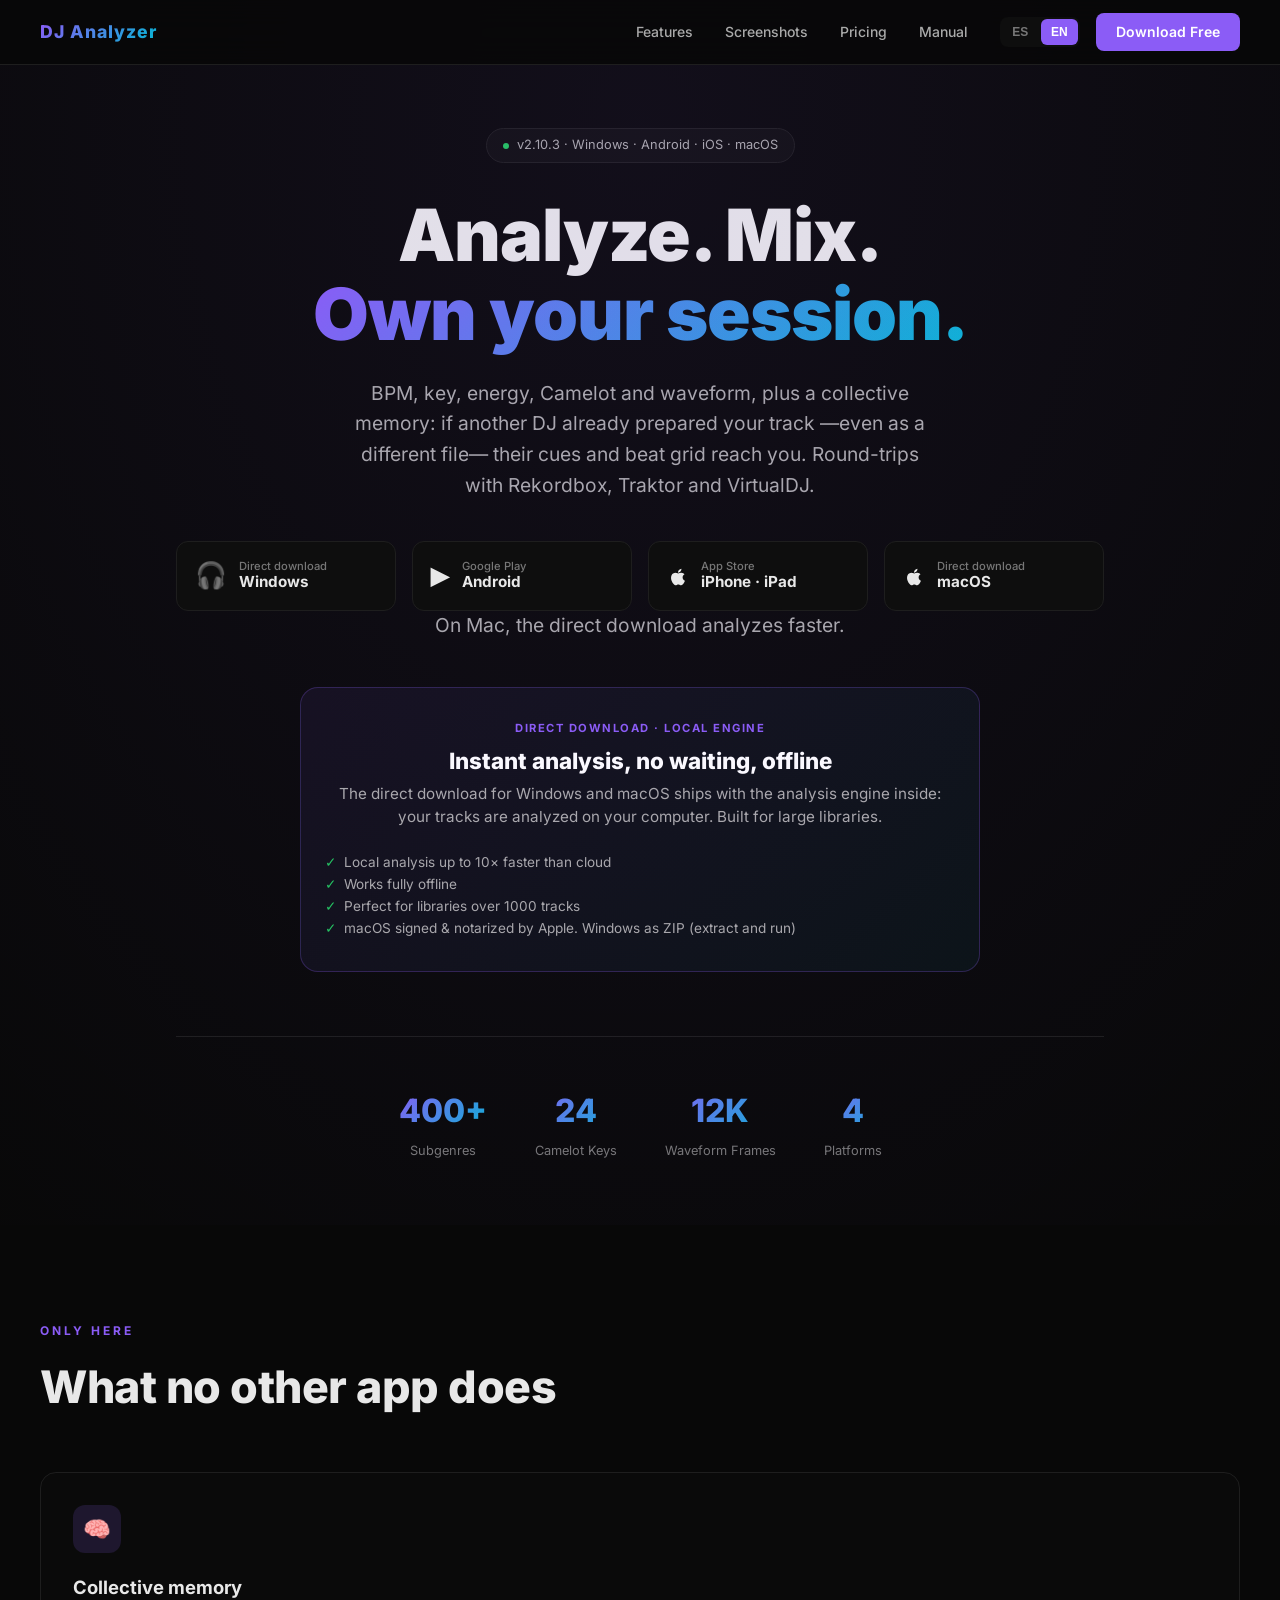
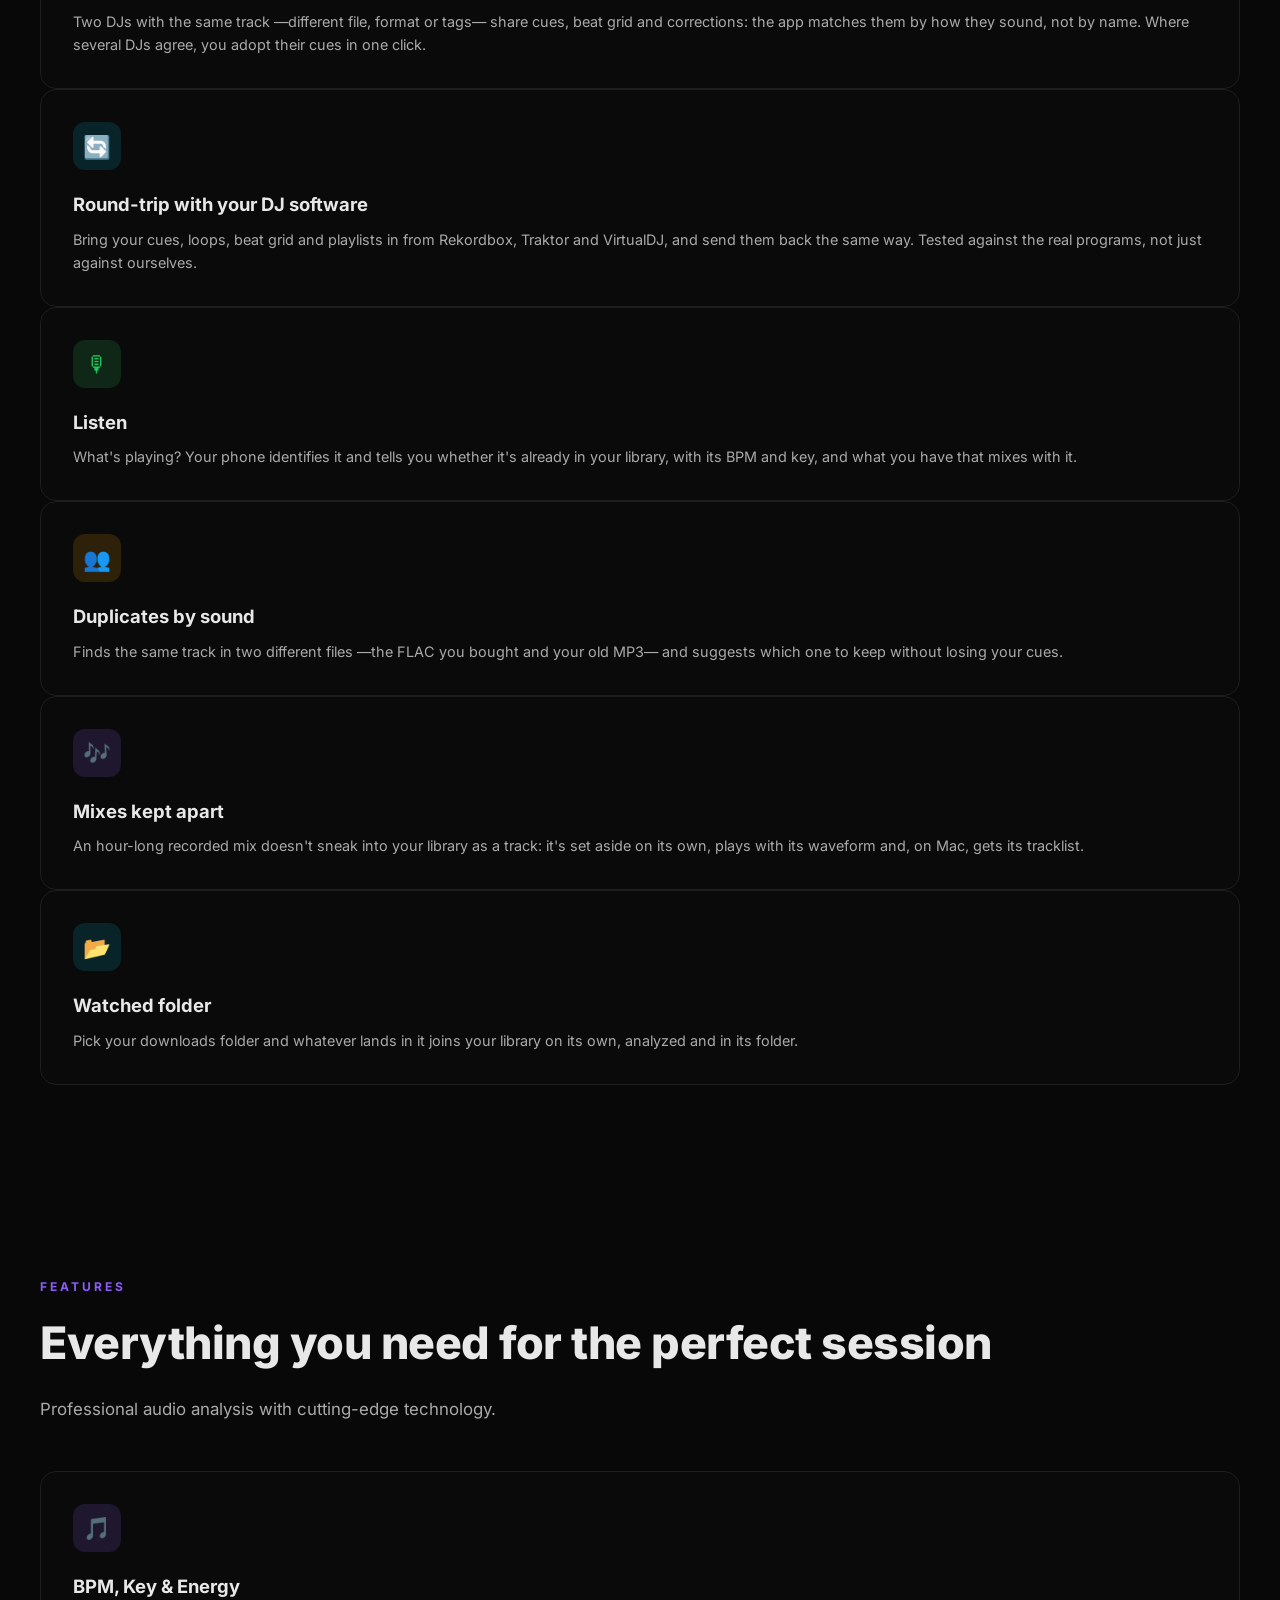
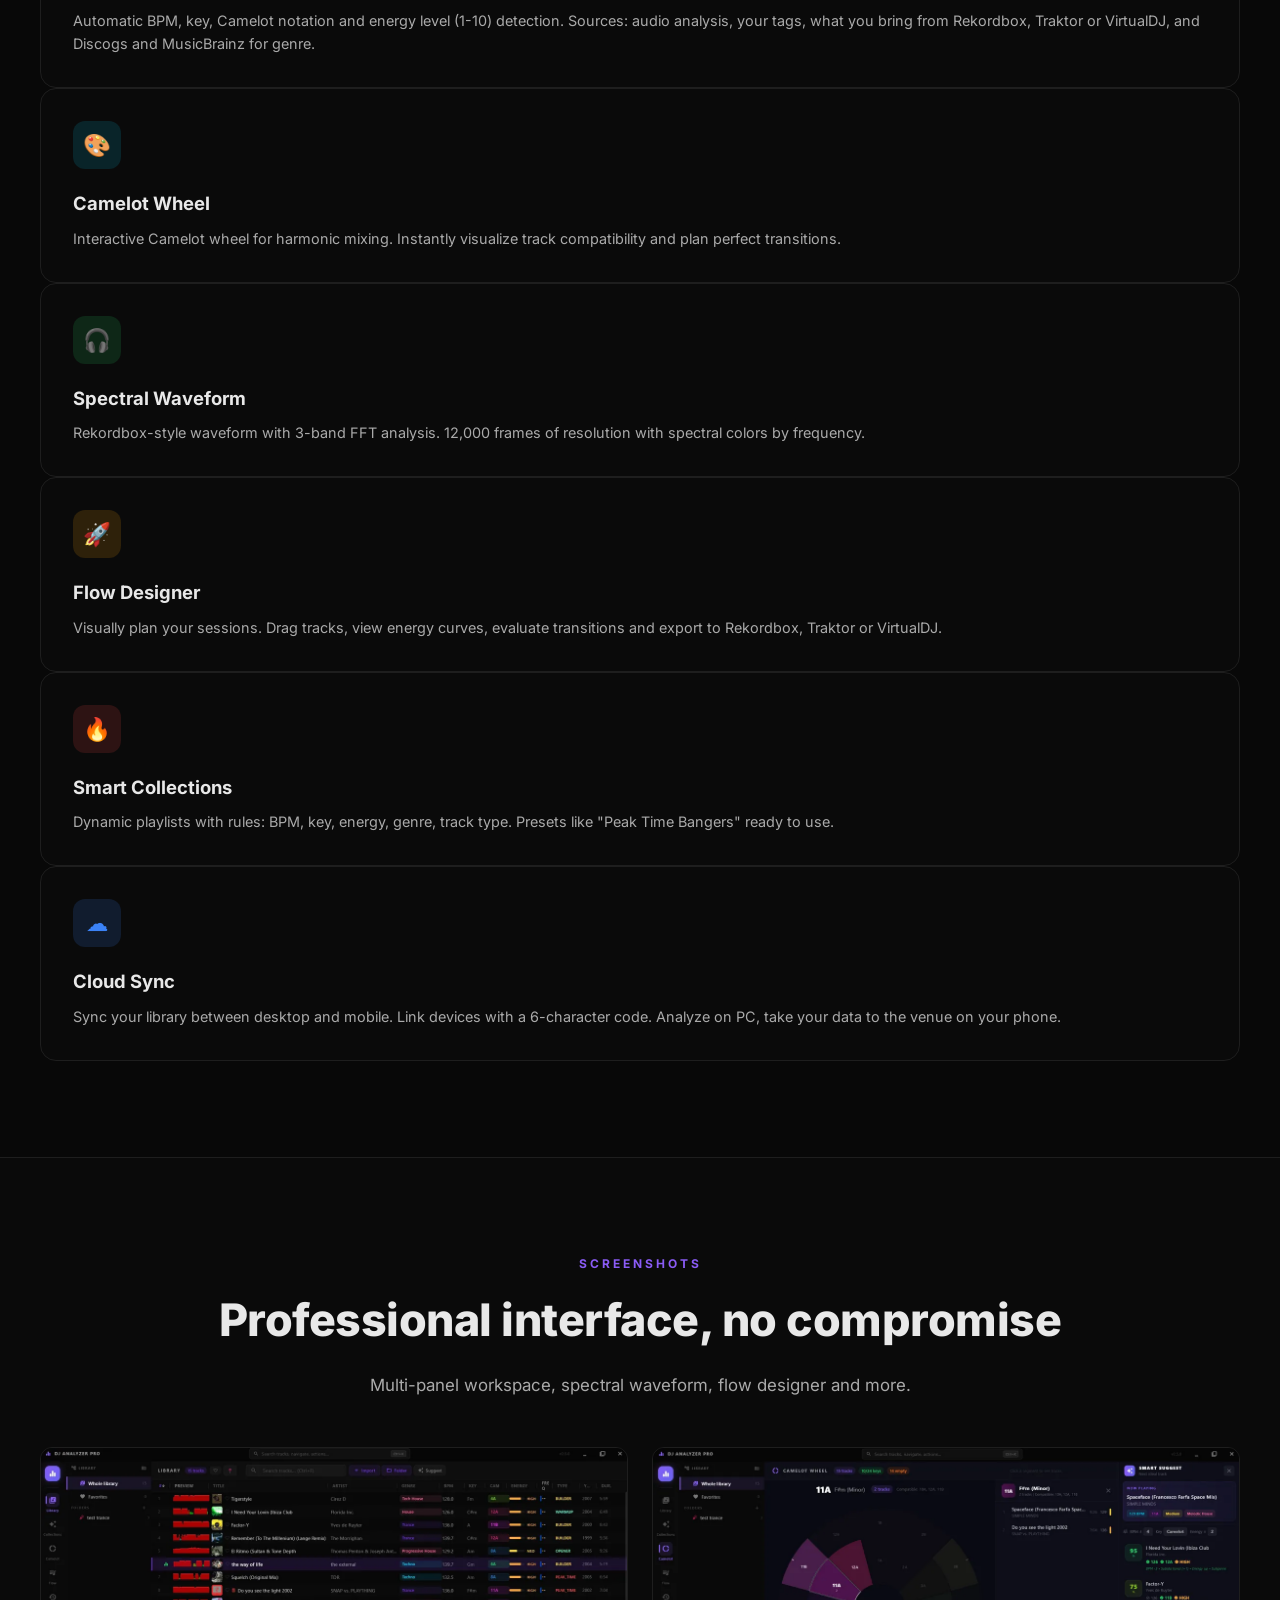
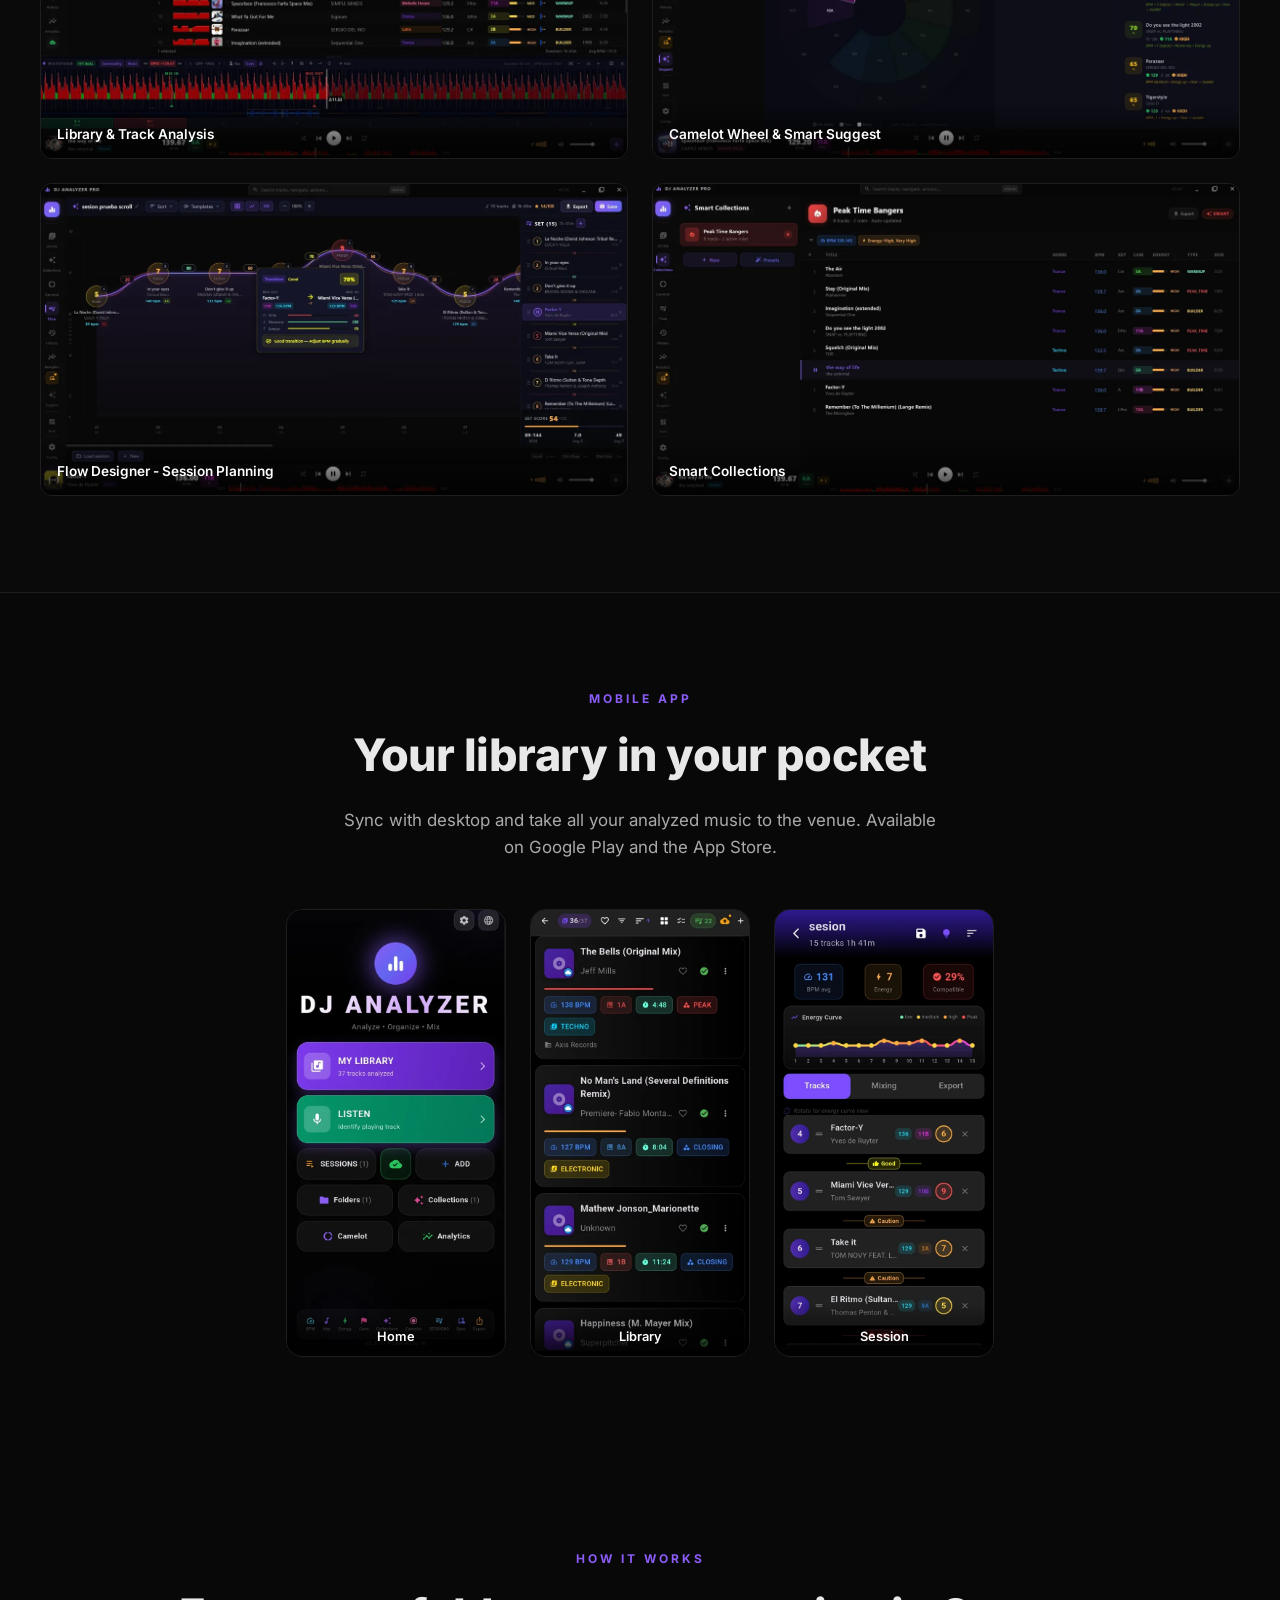
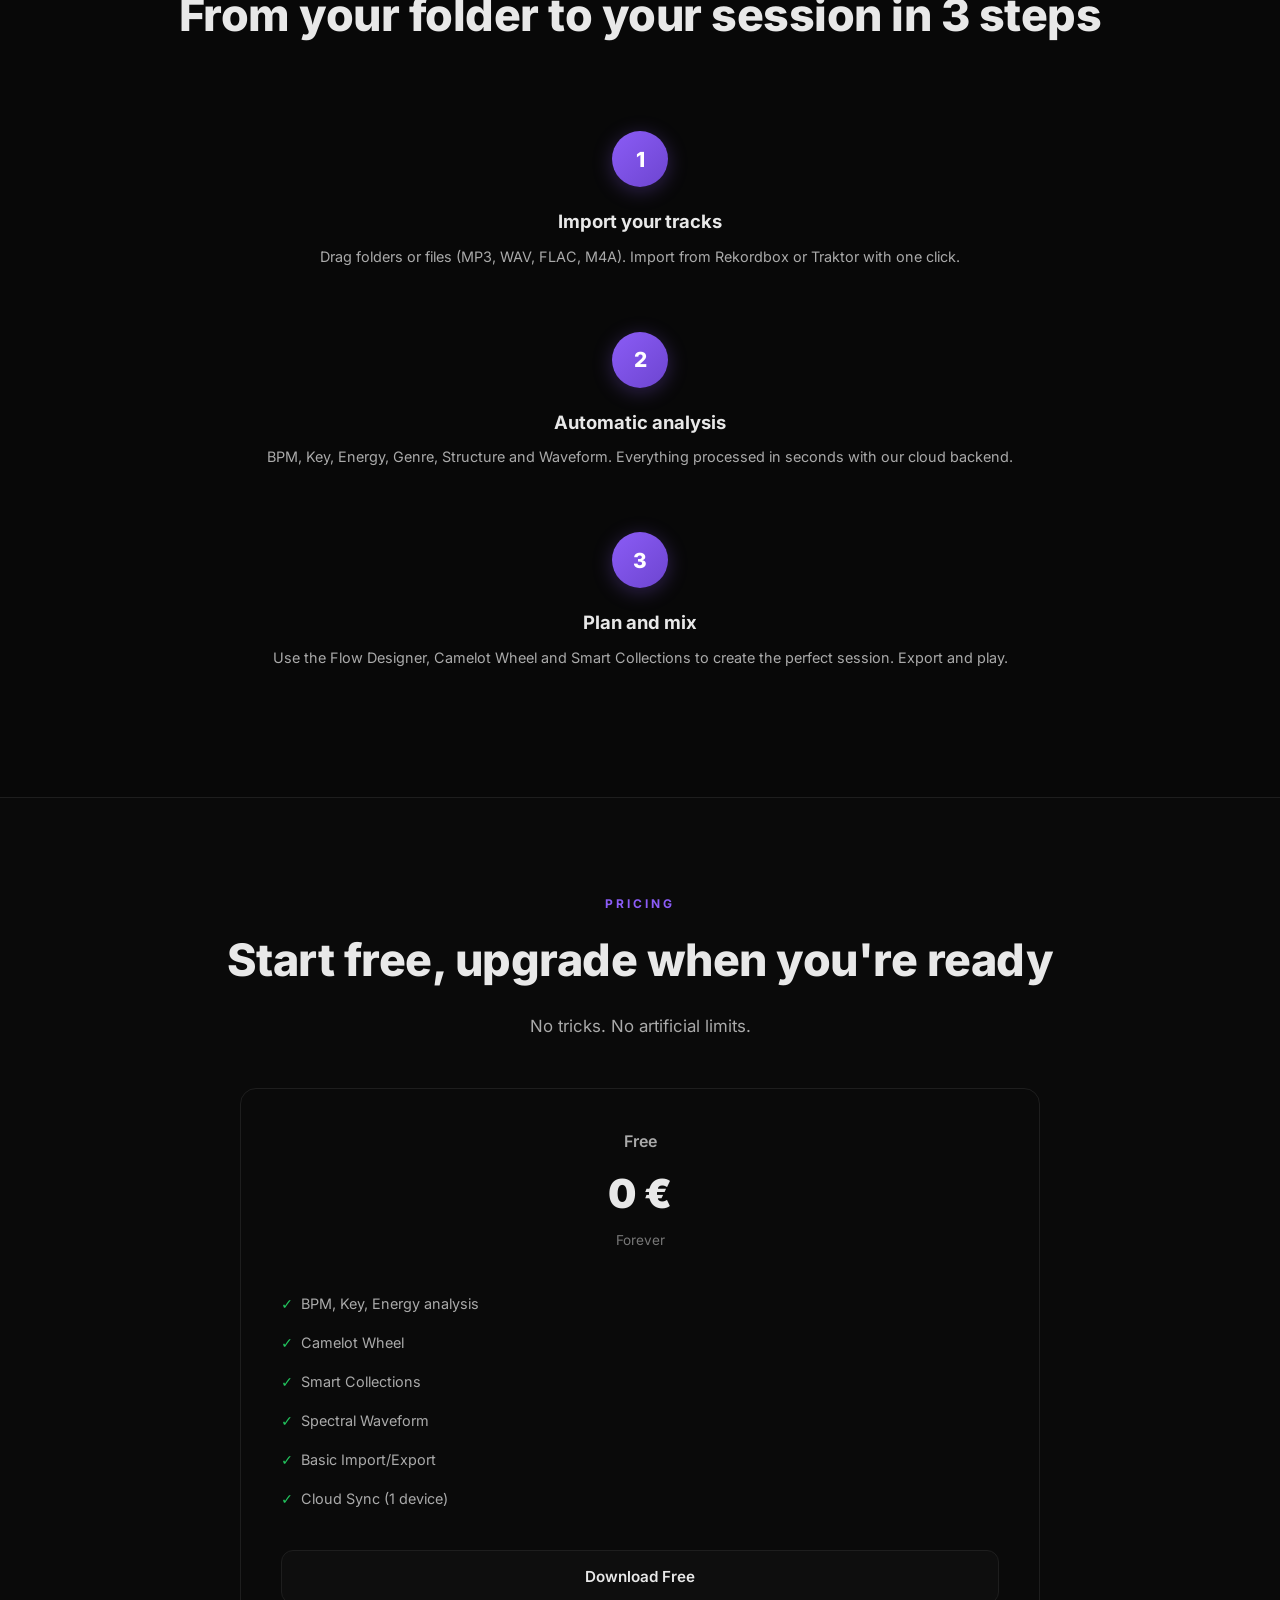
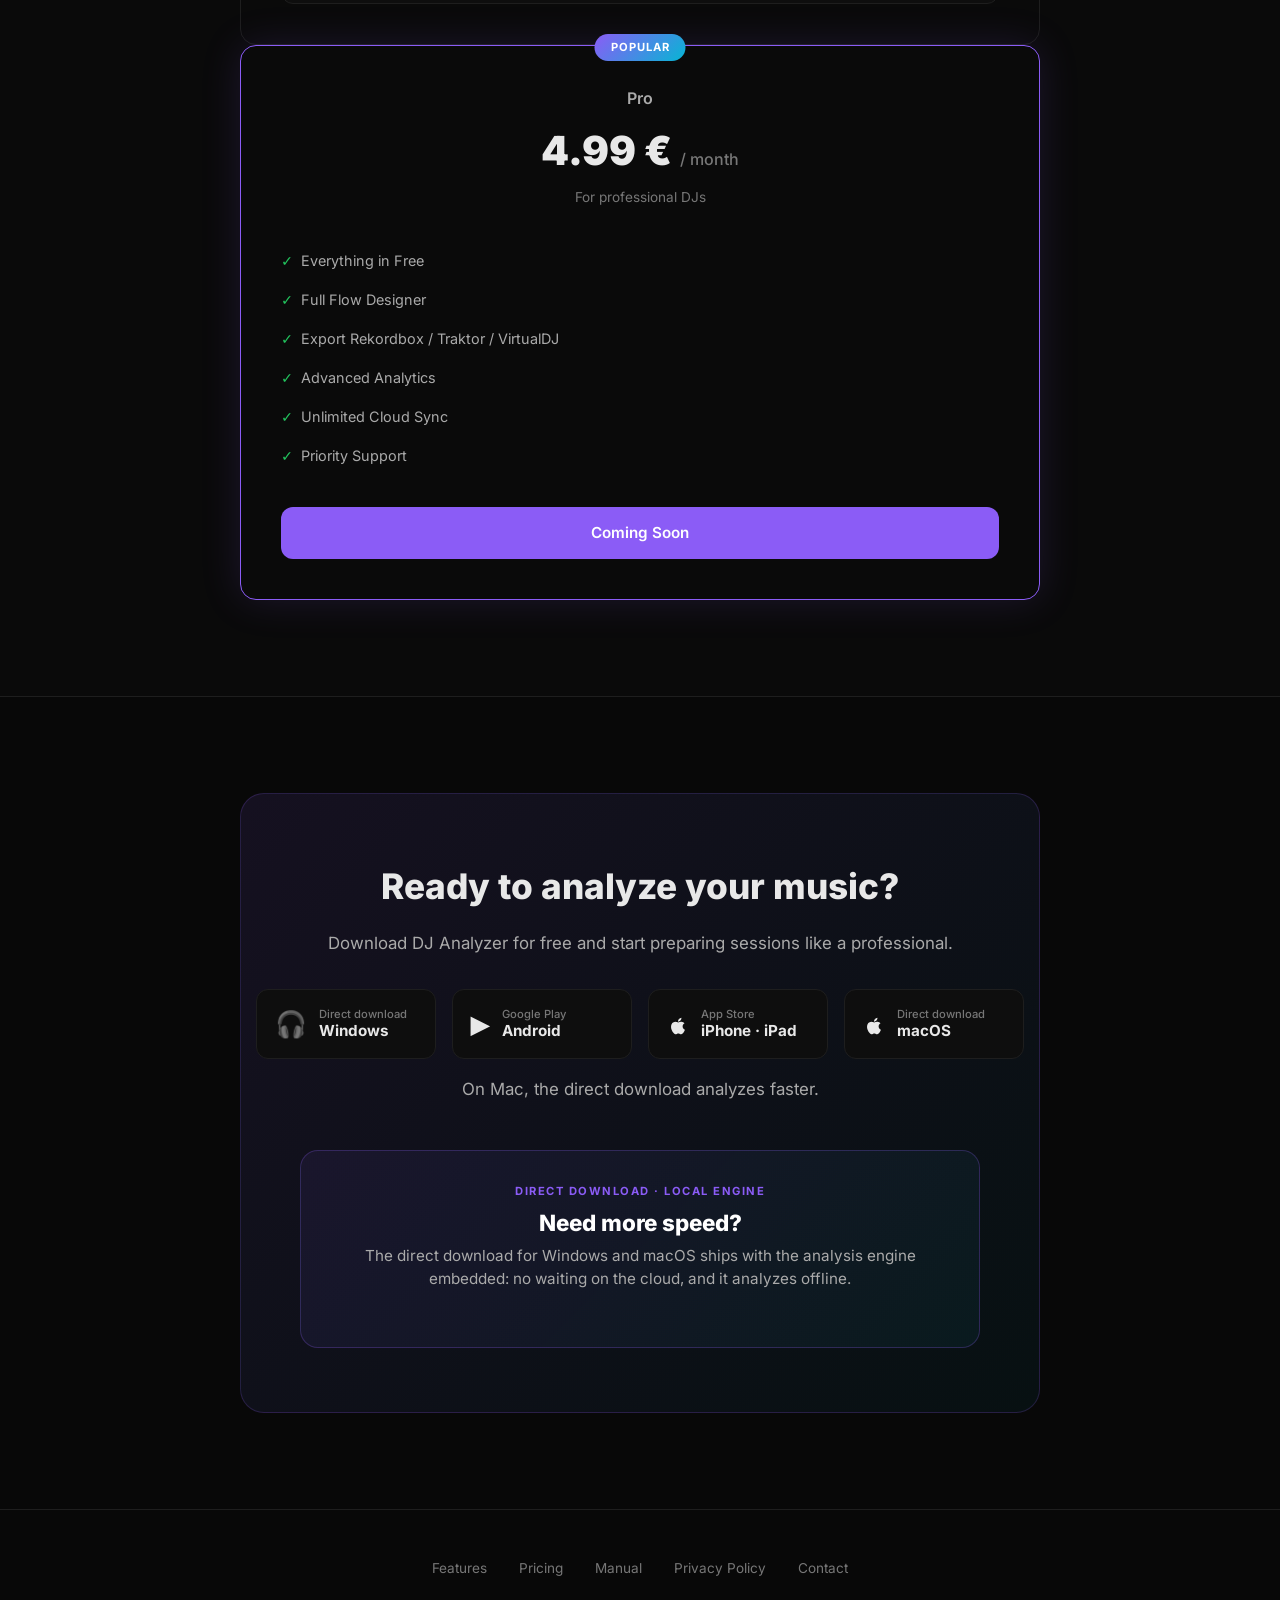
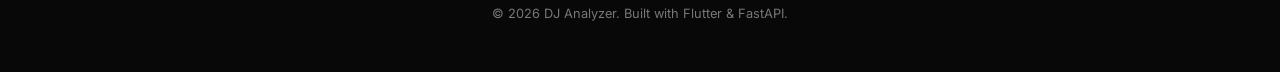
==== en/index.html @ a217fa7f "La web como puerta (auditoría W2) /en/ propia (generada), lo que nos distingue en la portada, Inter " ====
<!DOCTYPE html>
<!-- GENERADO por Analyzer/scripts/build_web_en.py desde index.html. No lo edites a mano. -->
<html lang="en">
<head>
<meta charset="UTF-8">
<meta name="viewport" content="width=device-width, initial-scale=1.0">
<meta name="theme-color" content="#080808">
<title>DJ Analyzer — DJ music analysis with a collective memory</title>
<meta name="description" content="BPM, key, energy and Camelot, plus a collective memory: cues and beat grids from other DJs with the same track reach you, even as a different file. Round-trips with Rekordbox, Traktor and VirtualDJ. Windows, macOS, iOS and Android.">
<link rel="canonical" href="https://www.djanalyzerpro.com/en/">
<link rel="alternate" hreflang="es" href="https://www.djanalyzerpro.com/">
<link rel="alternate" hreflang="en" href="https://www.djanalyzerpro.com/en/">
<link rel="alternate" hreflang="x-default" href="https://www.djanalyzerpro.com/">
<link rel="icon" type="image/png" href="../favicon.png">

<!-- Open Graph / Twitter -->
<meta property="og:title" content="DJ Analyzer — DJ music analysis with a collective memory">
<meta property="og:description" content="BPM, key, energy and Camelot, plus cues and beat grids from other DJs with the same track. Round-trips with Rekordbox, Traktor and VirtualDJ.">
<meta property="og:type" content="website">
<meta property="og:url" content="https://www.djanalyzerpro.com/en/">
<meta property="og:image" content="https://www.djanalyzerpro.com/img/library.jpg">
<meta property="og:image:width" content="1200">
<meta property="og:image:height" content="630">
<meta property="og:locale" content="en_US">
<meta property="og:locale:alternate" content="es_ES">
<meta name="twitter:card" content="summary_large_image">
<meta name="twitter:title" content="DJ Analyzer">
<meta name="twitter:description" content="BPM, key, energy and Camelot, plus cues and beat grids from other DJs with the same track. Round-trips with Rekordbox, Traktor and VirtualDJ.">
<meta name="twitter:image" content="https://www.djanalyzerpro.com/img/library.jpg">

<!-- Schema.org -->
<script type="application/ld+json">
{
  "@context": "https://schema.org",
  "@type": "SoftwareApplication",
  "name": "DJ Analyzer",
  "operatingSystem": "Windows, Android, iOS, macOS",
  "applicationCategory": "MultimediaApplication",
  "softwareVersion": "2.10.3",
  "offers": {
    "@type": "Offer",
    "price": "0",
    "priceCurrency": "EUR"
  },
  "url": "https://www.djanalyzerpro.com/",
  "description": "Professional DJ music analysis app: BPM, Key, Energy, Camelot Wheel, Flow Designer, Smart Collections.",
  "publisher": {
    "@type": "Organization",
    "name": "DJ Analyzer",
    "email": "djanalyzerpro@gmail.com"
  }
}
</script>

<link rel="preload" href="/fonts/inter-latin-wght-normal.woff2" as="font" type="font/woff2" crossorigin>
<style>@font-face{font-family:'Inter';font-style:normal;font-weight:100 900;font-display:swap;src:url(/fonts/inter-latin-wght-normal.woff2) format('woff2')}</style>
<style>
*,*::before,*::after{box-sizing:border-box;margin:0;padding:0}
:root{
  --bg:#080808;--bg2:#0A0A0A;--bg3:#0E0E0E;--bg4:#141414;
  --purple:#8B5CF6;--purple-dim:#6D45D0;--purple-light:#A78BFA;
  --cyan:#06B6D4;--green:#22C55E;--amber:#F59E0B;--red:#EF4444;
  --text:#E8E8E8;--text2:#AAAAAA;--text3:#777777;
  --border:#1E1E1E;
}
html{scroll-behavior:smooth}
body{font-family:'Inter',system-ui,sans-serif;background:var(--bg);color:var(--text);line-height:1.6;overflow-x:hidden}
a{color:var(--purple-light);text-decoration:none}
a:hover{color:var(--purple)}

/* LANG TOGGLE */
.lang-toggle{display:flex;gap:2px;background:var(--bg3);border-radius:8px;padding:2px;margin-left:1rem}
.lang-btn{padding:.35rem .65rem;border-radius:6px;font-size:.75rem;font-weight:600;cursor:pointer;border:none;background:transparent;color:var(--text3);transition:all .2s}
.lang-btn.active{background:var(--purple);color:#fff}
[data-lang="en"]{display:none !important}
body.en [data-lang="en"]{display:revert !important}
body.en [data-lang="es"]{display:none !important}

/* NAV */
nav{position:fixed;top:0;width:100%;background:rgba(8,8,8,.85);backdrop-filter:blur(20px);border-bottom:1px solid var(--border);z-index:100;padding:0 2rem}
.nav-inner{max-width:1200px;margin:0 auto;display:flex;align-items:center;justify-content:space-between;height:64px}
.nav-logo{font-size:1.1rem;font-weight:800;letter-spacing:1px}
.nav-logo span{background:linear-gradient(135deg,var(--purple),var(--cyan));-webkit-background-clip:text;-webkit-text-fill-color:transparent}
.nav-right{display:flex;align-items:center;gap:1rem}
.nav-links{display:flex;gap:2rem;list-style:none}
.nav-links a{color:var(--text2);font-size:.875rem;font-weight:500;transition:color .2s}
.nav-links a:hover{color:var(--text)}
.nav-cta{background:var(--purple);color:#fff;padding:.5rem 1.25rem;border-radius:8px;font-size:.875rem;font-weight:600;transition:all .2s}
.nav-cta:hover{background:var(--purple-light);color:#fff;transform:translateY(-1px)}

/* HERO */
.hero{min-height:100vh;display:flex;align-items:center;justify-content:center;text-align:center;padding:8rem 2rem 4rem;position:relative;overflow:hidden}
.hero::before{content:'';position:absolute;top:-50%;left:-50%;width:200%;height:200%;background:radial-gradient(ellipse at 50% 30%,rgba(139,92,246,.08) 0%,transparent 60%);pointer-events:none}
.hero-badge{display:inline-flex;align-items:center;gap:.5rem;background:var(--bg3);border:1px solid var(--border);border-radius:100px;padding:.4rem 1rem;font-size:.8rem;color:var(--text2);margin-bottom:2rem}
.hero-badge .dot{width:6px;height:6px;background:var(--green);border-radius:50%;animation:pulse 2s infinite}
@keyframes pulse{0%,100%{opacity:1}50%{opacity:.4}}
.hero h1{font-size:clamp(2.5rem,6vw,4.5rem);font-weight:900;line-height:1.1;margin-bottom:1.5rem;letter-spacing:-1px}
.hero h1 .gradient{background:linear-gradient(135deg,var(--purple),var(--cyan));-webkit-background-clip:text;-webkit-text-fill-color:transparent}
.hero p{font-size:1.2rem;color:var(--text2);max-width:600px;margin:0 auto 2.5rem}
.hero-buttons{display:flex;gap:1rem;justify-content:center;flex-wrap:wrap}
.btn{padding:.85rem 2rem;border-radius:12px;font-size:1rem;font-weight:600;border:none;cursor:pointer;transition:all .25s;display:inline-flex;align-items:center;gap:.5rem}
.btn-primary{background:linear-gradient(135deg,var(--purple),var(--purple-dim));color:#fff;box-shadow:0 4px 24px rgba(139,92,246,.3)}
.btn-primary:hover{transform:translateY(-2px);box-shadow:0 8px 32px rgba(139,92,246,.4);color:#fff}
.btn-secondary{background:var(--bg3);color:var(--text);border:1px solid var(--border)}
.btn-secondary:hover{border-color:var(--purple);background:var(--bg4);color:#fff;transform:translateY(-2px)}

/* STORE BADGES */
.store-grid{display:grid;grid-template-columns:repeat(2,minmax(200px,240px));gap:1rem;justify-content:center;margin-top:2rem}
@media(min-width:900px){.store-grid{grid-template-columns:repeat(4,minmax(180px,220px))}}
/* En un teléfono los dos botones por fila no caben con 200 px de mínimo:
   la página tenía scroll horizontal (W2, 2026-11-13). */
@media(max-width:480px){.store-grid{grid-template-columns:repeat(2,minmax(0,1fr))}.hero{padding-left:16px;padding-right:16px}.store-btn{min-width:0}}
.store-btn{display:flex;align-items:center;gap:.75rem;padding:.85rem 1.1rem;border-radius:12px;background:var(--bg3);border:1px solid var(--border);color:var(--text);text-align:left;transition:all .25s;position:relative}
.store-btn:hover{border-color:var(--purple);background:var(--bg4);transform:translateY(-2px);box-shadow:0 8px 24px rgba(139,92,246,.15);color:#fff}
.store-btn .store-icon{font-size:1.6rem;flex-shrink:0}
.store-btn .store-text{display:flex;flex-direction:column;line-height:1.2}
.store-btn .store-line1{font-size:.7rem;color:var(--text3);font-weight:500}
.store-btn .store-line2{font-size:.95rem;font-weight:700}
.store-btn.disabled{opacity:.55;cursor:not-allowed;pointer-events:none}
.store-note{max-width:620px;margin:1.1rem auto 0;font-size:.82rem;line-height:1.5;color:var(--text2);text-align:center}
.store-note a{color:var(--text2);text-decoration:underline;text-underline-offset:2px}
.store-note strong{color:var(--text)}
.store-btn.disabled .badge-soon{position:absolute;top:-8px;right:8px;background:var(--amber);color:#000;font-size:.6rem;font-weight:700;padding:.15rem .5rem;border-radius:100px;letter-spacing:.5px}
/* --- PRO EDITION (motor local Win/Mac DMG) --- */
.pro-section{margin-top:3rem;padding:2rem 1.5rem;border-radius:18px;background:linear-gradient(135deg,rgba(139,92,246,.08),rgba(34,211,238,.05));border:1px solid rgba(139,92,246,.25);max-width:680px;margin-left:auto;margin-right:auto}
.pro-section .pro-label{display:inline-flex;align-items:center;gap:.4rem;font-size:.7rem;font-weight:700;color:var(--purple);letter-spacing:1.5px;text-transform:uppercase;margin-bottom:.6rem}
.pro-section .pro-label::before{content:"";width:5px;height:5px;background:var(--purple);border-radius:50%}
.pro-section .pro-title{font-size:1.4rem;font-weight:800;color:#fff;margin-bottom:.5rem;line-height:1.2}
.pro-section .pro-sub{color:var(--text2);font-size:.95rem;margin-bottom:1.5rem;line-height:1.5}
.pro-section .pro-grid{display:grid;grid-template-columns:1fr;gap:.75rem}
@media(min-width:600px){.pro-section .pro-grid{grid-template-columns:1fr 1fr}}
.pro-section .pro-features{margin-top:1.25rem;display:flex;flex-direction:column;gap:.45rem}
.pro-section .pro-feat{font-size:.85rem;color:var(--text2);display:flex;align-items:center;gap:.5rem}
.pro-section .pro-feat::before{content:"\2713";color:var(--green);font-weight:700}
.hero-stats{display:flex;gap:3rem;justify-content:center;margin-top:4rem;padding-top:3rem;border-top:1px solid var(--border)}
.hero-stat{text-align:center}
.hero-stat .num{font-size:2rem;font-weight:800;background:linear-gradient(135deg,var(--purple),var(--cyan));-webkit-background-clip:text;-webkit-text-fill-color:transparent}
.hero-stat .label{font-size:.8rem;color:var(--text3);margin-top:.25rem}

/* SECTIONS */
section{padding:6rem 2rem}
.container{max-width:1200px;margin:0 auto}
.section-label{font-size:.75rem;font-weight:700;text-transform:uppercase;letter-spacing:3px;color:var(--purple);margin-bottom:.75rem}
.section-title{font-size:clamp(1.8rem,4vw,2.8rem);font-weight:800;margin-bottom:1rem;letter-spacing:-.5px}
.section-desc{color:var(--text2);font-size:1.05rem;max-width:600px}

/* FEATURES */
.features-grid{display:grid;grid-template-columns:repeat(auto-fit,minmax(340px,1fr));gap:1.5rem;margin-top:3rem}
.feature-card{background:var(--bg2);border:1px solid var(--border);border-radius:16px;padding:2rem;transition:all .3s;position:relative;overflow:hidden}
.feature-card:hover{border-color:var(--purple);transform:translateY(-4px);box-shadow:0 12px 40px rgba(139,92,246,.1)}
.feature-card::after{content:'';position:absolute;top:0;left:0;right:0;height:2px;background:linear-gradient(90deg,var(--purple),var(--cyan));opacity:0;transition:opacity .3s}
.feature-card:hover::after{opacity:1}
.feature-icon{width:48px;height:48px;border-radius:12px;display:flex;align-items:center;justify-content:center;font-size:1.4rem;margin-bottom:1.25rem}
.feature-card h3{font-size:1.15rem;font-weight:700;margin-bottom:.5rem}
.feature-card p{color:var(--text2);font-size:.9rem;line-height:1.6}
.fi-purple{background:rgba(139,92,246,.15);color:var(--purple)}
.fi-cyan{background:rgba(6,182,212,.15);color:var(--cyan)}
.fi-green{background:rgba(34,197,94,.15);color:var(--green)}
.fi-amber{background:rgba(245,158,11,.15);color:var(--amber)}
.fi-red{background:rgba(239,68,68,.15);color:var(--red)}
.fi-blue{background:rgba(59,130,246,.15);color:#3B82F6}

/* SCREENSHOTS */
.screenshots-section{background:var(--bg2);border-top:1px solid var(--border);border-bottom:1px solid var(--border)}
.screenshots-grid{display:grid;grid-template-columns:repeat(2,1fr);gap:1.5rem;margin-top:3rem}
.screenshot-item{border-radius:12px;overflow:hidden;border:1px solid var(--border);transition:all .3s;position:relative}
.screenshot-item:hover{border-color:var(--purple);transform:scale(1.02);box-shadow:0 12px 40px rgba(139,92,246,.15)}
.screenshot-item img{width:100%;height:auto;display:block}
picture{display:block}
.screenshot-label{position:absolute;bottom:0;left:0;right:0;background:linear-gradient(transparent,rgba(0,0,0,.85));padding:1.5rem 1rem .75rem;font-size:.85rem;font-weight:600;color:#fff}

/* MOBILE SHOWCASE */
.mobile-grid{display:flex;gap:1.5rem;margin-top:3rem;justify-content:center;flex-wrap:wrap}
.mobile-item{width:220px;border-radius:16px;overflow:hidden;border:1px solid var(--border);transition:all .3s;position:relative}
.mobile-item:hover{border-color:var(--purple);transform:scale(1.03);box-shadow:0 12px 40px rgba(139,92,246,.15)}
.mobile-item img{width:100%;height:auto;display:block}
.mobile-label{position:absolute;bottom:0;left:0;right:0;background:linear-gradient(transparent,rgba(0,0,0,.85));padding:1.5rem .75rem .5rem;font-size:.8rem;font-weight:600;color:#fff;text-align:center}

/* HOW IT WORKS */
.steps{display:grid;grid-template-columns:repeat(auto-fit,minmax(280px,1fr));gap:2rem;margin-top:3rem}
.step{text-align:center;padding:2rem}
.step-num{width:56px;height:56px;border-radius:50%;background:linear-gradient(135deg,var(--purple),var(--purple-dim));color:#fff;font-size:1.3rem;font-weight:800;display:flex;align-items:center;justify-content:center;margin:0 auto 1.25rem;box-shadow:0 4px 20px rgba(139,92,246,.3)}
.step h3{font-size:1.15rem;font-weight:700;margin-bottom:.5rem}
.step p{color:var(--text2);font-size:.9rem}

/* PRICING */
.pricing-grid{display:grid;grid-template-columns:repeat(auto-fit,minmax(300px,1fr));gap:2rem;margin-top:3rem;max-width:800px;margin-left:auto;margin-right:auto}
.price-card{background:var(--bg2);border:1px solid var(--border);border-radius:16px;padding:2.5rem;position:relative}
.price-card.featured{border-color:var(--purple);box-shadow:0 0 40px rgba(139,92,246,.15)}
.price-card.featured::before{content:'POPULAR';position:absolute;top:-12px;left:50%;transform:translateX(-50%);background:linear-gradient(135deg,var(--purple),var(--cyan));color:#fff;font-size:.7rem;font-weight:700;padding:.3rem 1rem;border-radius:100px;letter-spacing:1px}
.price-name{font-size:1rem;font-weight:600;color:var(--text2);margin-bottom:.5rem}
.price-amount{font-size:2.5rem;font-weight:900;margin-bottom:.25rem}
.price-amount span{font-size:1rem;font-weight:500;color:var(--text3)}
.price-desc{color:var(--text3);font-size:.85rem;margin-bottom:2rem}
.price-features{list-style:none;margin-bottom:2rem}
.price-features li{padding:.5rem 0;font-size:.9rem;color:var(--text2);display:flex;align-items:center;gap:.5rem}
.check{color:var(--green);font-weight:700}
.price-btn{display:block;width:100%;padding:.85rem;border-radius:12px;font-size:.95rem;font-weight:600;border:none;cursor:pointer;text-align:center;transition:all .25s}
.price-btn-primary{background:var(--purple);color:#fff}
.price-btn-primary:hover{background:var(--purple-light);color:#fff}
.price-btn-secondary{background:var(--bg3);color:var(--text);border:1px solid var(--border)}
.price-btn-secondary:hover{border-color:var(--purple);color:#fff}

/* CTA */
.cta-section{text-align:center}
.cta-box{background:linear-gradient(135deg,rgba(139,92,246,.1),rgba(6,182,212,.05));border:1px solid rgba(139,92,246,.2);border-radius:24px;padding:4rem 2rem;max-width:800px;margin:0 auto}
.cta-box h2{font-size:clamp(1.5rem,3vw,2.2rem);font-weight:800;margin-bottom:1rem}
.cta-box p{color:var(--text2);margin-bottom:2rem;font-size:1.05rem}

/* FOOTER */
footer{border-top:1px solid var(--border);padding:3rem 2rem;text-align:center}
.footer-inner{max-width:1200px;margin:0 auto}
.footer-links{display:flex;gap:2rem;justify-content:center;margin-bottom:1.5rem;flex-wrap:wrap}
.footer-links a{color:var(--text3);font-size:.85rem;transition:color .2s}
.footer-links a:hover{color:var(--text)}
.footer-copy{color:var(--text3);font-size:.8rem}

/* RESPONSIVE */
@media(max-width:768px){
  .nav-links{display:none}
  .hero-stats{flex-direction:column;gap:1.5rem}
  .features-grid{grid-template-columns:1fr}
  .screenshots-grid{grid-template-columns:1fr}
  .hero h1{font-size:2.2rem}
  section{padding:4rem 1.25rem}
}
</style>
</head>
<body class="en">

<!-- NAV -->
<nav>
  <div class="nav-inner">
    <div class="nav-logo"><span>DJ Analyzer</span></div>
    <div class="nav-right">
      <ul class="nav-links">
        <li><a href="#features" data-lang="en">Features</a></li>
        <li><a href="#screenshots" data-lang="en">Screenshots</a></li>
        <li><a href="#pricing" data-lang="en">Pricing</a></li>
        <li><a href="../manual.html">Manual</a></li>
      </ul>
      <div class="lang-toggle" role="group" aria-label="Idioma / Language">
        <button class="lang-btn" onclick="setLang('es')" aria-label="Español" lang="es">ES</button>
        <button class="lang-btn active" onclick="setLang('en')" aria-label="English" lang="en">EN</button>
      </div>
      <a href="#download" class="nav-cta" data-lang="en">Download Free</a>
    </div>
  </div>
</nav>

<!-- HERO -->
<section class="hero" id="home">
  <div class="container">
    <div class="hero-badge"><span class="dot"></span> v2.10.3 · Windows · Android · iOS · macOS</div>

    <h1 data-lang="en">Analyze. Mix.<br><span class="gradient">Own your session.</span></h1>

    <p data-lang="en">BPM, key, energy, Camelot and waveform, plus a collective memory: if another DJ already prepared your track —even as a different file— their cues and beat grid reach you. Round-trips with Rekordbox, Traktor and VirtualDJ.</p>

    <div class="store-grid">
      <a href="../DJAnalyzerPro-Setup.zip" class="store-btn" data-store="windows">
        <span class="store-icon">&#127911;</span>
        <span class="store-text">
          <span class="store-line1" data-lang="en">Direct download</span>
          <span class="store-line2">Windows</span>
        </span>
      </a>
      <a href="https://play.google.com/store/apps/details?id=com.djanalyzerpro.app" class="store-btn" data-store="play" target="_blank" rel="noopener">
        <span class="store-icon">&#9654;</span>
        <span class="store-text">
          <span class="store-line1">Google Play</span>
          <span class="store-line2">Android</span>
        </span>
      </a>
      <a href="https://apps.apple.com/app/id6763842357" class="store-btn" data-store="appstore_ios" target="_blank" rel="noopener">
        <span class="store-icon"><svg xmlns="http://www.w3.org/2000/svg" viewBox="0 0 24 24" width="22" height="22" fill="currentColor" style="vertical-align:middle"><path d="M17.05 20.28c-.98.95-2.05.8-3.08.35-1.09-.46-2.09-.48-3.24 0-1.44.62-2.2.44-3.06-.35C2.79 15.25 3.51 7.59 9.05 7.31c1.35.07 2.29.74 3.08.8 1.18-.24 2.31-.93 3.57-.84 1.51.12 2.65.72 3.4 1.8-3.12 1.87-2.38 5.98.48 7.13-.57 1.5-1.31 2.99-2.54 4.08zM12 7.25c-.15-2.23 1.66-4.07 3.74-4.25.29 2.58-2.34 4.5-3.74 4.25z"/></svg></span>
        <span class="store-text">
          <span class="store-line1">App Store</span>
          <span class="store-line2">iPhone · iPad</span>
        </span>
      </a>
      <a href="../DJAnalyzerPro.dmg" class="store-btn" data-store="dmg">
        <span class="store-icon"><svg xmlns="http://www.w3.org/2000/svg" viewBox="0 0 24 24" width="22" height="22" fill="currentColor" style="vertical-align:middle"><path d="M17.05 20.28c-.98.95-2.05.8-3.08.35-1.09-.46-2.09-.48-3.24 0-1.44.62-2.2.44-3.06-.35C2.79 15.25 3.51 7.59 9.05 7.31c1.35.07 2.29.74 3.08.8 1.18-.24 2.31-.93 3.57-.84 1.51.12 2.65.72 3.4 1.8-3.12 1.87-2.38 5.98.48 7.13-.57 1.5-1.31 2.99-2.54 4.08zM12 7.25c-.15-2.23 1.66-4.07 3.74-4.25.29 2.58-2.34 4.5-3.74 4.25z"/></svg></span>
        <span class="store-text">
          <span class="store-line1" data-lang="en">Direct download</span>
          <span class="store-line2">macOS</span>
        </span>
      </a>
    </div>
    <!-- UNA linea, y solo el porque. Aqui habia cuatro renglones sobre el
         sandbox de Apple y la huella de sonido, en el hero, antes de que el
         usuario supiera que hace la app. Lo unico accionable es que en Mac hay
         dos sitios de donde bajarla y uno analiza mas rapido. -->
    <p class="store-note">
      <span data-lang="en">On Mac, the direct download analyzes faster.</span>
    </p>

    <!-- MOTOR LOCAL (Windows + macOS DMG). Hasta el 2026-11-13 se llamaba «Pro
         Edition» / «Edición Pro»: el motor local depende del CANAL de descarga,
         no de la licencia (CLAUDE.md, «Motor local»), y comprar Pro no se lo
         dará a nadie del Mac App Store ni del móvil. No vuelvas a llamarlo Pro. -->
    <div class="pro-section">
      <div class="pro-label" data-lang="en">Direct download · Local engine</div>

      <div class="pro-title" data-lang="en">Instant analysis, no waiting, offline</div>

      <div class="pro-sub" data-lang="en">The direct download for Windows and macOS ships with the analysis engine inside: your tracks are analyzed on your computer. Built for large libraries.</div>

      <!-- SIN BOTONES A PROPOSITO. Los de «Descarga directa Windows» y
           «Descarga directa macOS» de arriba apuntan a ESTOS MISMOS ficheros
           (DJAnalyzerPro-Setup.zip y DJAnalyzerPro.dmg): el EXE y el DMG YA
           llevan el motor dentro. Duplicarlos aqui con la etiqueta «· Pro»
           hacia pensar que habia dos descargas distintas y que la de arriba
           era la capada. Esta seccion EXPLICA que trae ese canal; descargarlo
           se hace arriba. -->

      <div class="pro-features" data-lang="en">
        <div class="pro-feat">Local analysis up to 10× faster than cloud</div>
        <div class="pro-feat">Works fully offline</div>
        <div class="pro-feat">Perfect for libraries over 1000 tracks</div>
        <!-- Ver la nota del bloque en castellano: el bullet de la huella se
             cayo porque no era cierto. Las dos builds la generan. -->
        <div class="pro-feat">macOS signed &amp; notarized by Apple. Windows as ZIP (extract and run)</div>
      </div>
    </div>

    <div class="hero-stats">
      <div class="hero-stat"><div class="num">400+</div><div class="label" data-lang="en">Subgenres</div></div>
      <div class="hero-stat"><div class="num">24</div><div class="label">Camelot Keys</div></div>
      <div class="hero-stat"><div class="num">12K</div><div class="label">Waveform Frames</div></div>
      <div class="hero-stat"><div class="num">4</div><div class="label" data-lang="en">Platforms</div></div>
    </div>
  </div>
</section>

<!-- LO QUE NOS DISTINGUE (auditoría W2, 2026-11-13): lo que no hace
     cualquiera. Lo genérico (BPM, Camelot, onda) va en Features, debajo. -->
<section id="unique">
  <div class="container">
    <div class="section-label" data-lang="en">Only here</div>
    <div class="section-title" data-lang="en">What no other app does</div>
    <div class="features-grid" data-lang="en">
      <div class="feature-card">
        <div class="feature-icon fi-purple">&#129504;</div>
        <h3>Collective memory</h3>
        <p>Two DJs with the same track —different file, format or tags— share cues, beat grid and corrections: the app matches them by how they sound, not by name. Where several DJs agree, you adopt their cues in one click.</p>
      </div>
      <div class="feature-card">
        <div class="feature-icon fi-cyan">&#128260;</div>
        <h3>Round-trip with your DJ software</h3>
        <p>Bring your cues, loops, beat grid and playlists in from Rekordbox, Traktor and VirtualDJ, and send them back the same way. Tested against the real programs, not just against ourselves.</p>
      </div>
      <div class="feature-card">
        <div class="feature-icon fi-green">&#127897;</div>
        <h3>Listen</h3>
        <p>What's playing? Your phone identifies it and tells you whether it's already in your library, with its BPM and key, and what you have that mixes with it.</p>
      </div>
      <div class="feature-card">
        <div class="feature-icon fi-amber">&#128101;</div>
        <h3>Duplicates by sound</h3>
        <p>Finds the same track in two different files —the FLAC you bought and your old MP3— and suggests which one to keep without losing your cues.</p>
      </div>
      <div class="feature-card">
        <div class="feature-icon fi-purple">&#127926;</div>
        <h3>Mixes kept apart</h3>
        <p>An hour-long recorded mix doesn't sneak into your library as a track: it's set aside on its own, plays with its waveform and, on Mac, gets its tracklist.</p>
      </div>
      <div class="feature-card">
        <div class="feature-icon fi-cyan">&#128194;</div>
        <h3>Watched folder</h3>
        <p>Pick your downloads folder and whatever lands in it joins your library on its own, analyzed and in its folder.</p>
      </div>
    </div>
  </div>
</section>

<!-- FEATURES -->
<section id="features">
  <div class="container">
    <div class="section-label">Features</div>

    <div class="section-title" data-lang="en">Everything you need for the perfect session</div>

    <p class="section-desc" data-lang="en">Professional audio analysis with cutting-edge technology.</p>

    <!-- ES features -->

    <!-- EN features -->
    <div class="features-grid" data-lang="en">
      <div class="feature-card">
        <div class="feature-icon fi-purple">&#127925;</div>
        <h3>BPM, Key & Energy</h3>
        <p>Automatic BPM, key, Camelot notation and energy level (1-10) detection. Sources: audio analysis, your tags, what you bring from Rekordbox, Traktor or VirtualDJ, and Discogs and MusicBrainz for genre.</p>
      </div>
      <div class="feature-card">
        <div class="feature-icon fi-cyan">&#127912;</div>
        <h3>Camelot Wheel</h3>
        <p>Interactive Camelot wheel for harmonic mixing. Instantly visualize track compatibility and plan perfect transitions.</p>
      </div>
      <div class="feature-card">
        <div class="feature-icon fi-green">&#127911;</div>
        <h3>Spectral Waveform</h3>
        <p>Rekordbox-style waveform with 3-band FFT analysis. 12,000 frames of resolution with spectral colors by frequency.</p>
      </div>
      <div class="feature-card">
        <div class="feature-icon fi-amber">&#128640;</div>
        <h3>Flow Designer</h3>
        <p>Visually plan your sessions. Drag tracks, view energy curves, evaluate transitions and export to Rekordbox, Traktor or VirtualDJ.</p>
      </div>
      <div class="feature-card">
        <div class="feature-icon fi-red">&#128293;</div>
        <h3>Smart Collections</h3>
        <p>Dynamic playlists with rules: BPM, key, energy, genre, track type. Presets like "Peak Time Bangers" ready to use.</p>
      </div>
      <div class="feature-card">
        <div class="feature-icon fi-blue">&#9729;</div>
        <h3>Cloud Sync</h3>
        <p>Sync your library between desktop and mobile. Link devices with a 6-character code. Analyze on PC, take your data to the venue on your phone.</p>
      </div>
    </div>
  </div>
</section>

<!-- SCREENSHOTS -->
<section class="screenshots-section" id="screenshots">
  <div class="container">
    <div style="text-align:center">
      <div class="section-label" data-lang="en">Screenshots</div>
      <div class="section-title" data-lang="en">Professional interface, no compromise</div>
      <p class="section-desc" style="margin:0 auto" data-lang="en">Multi-panel workspace, spectral waveform, flow designer and more.</p>
    </div>
    <div class="screenshots-grid">
      <div class="screenshot-item">
        <picture><source srcset="../img/library.webp" type="image/webp"><img src="../img/library.jpg" alt="Library - Track Table" width="1200" height="634" decoding="async"></picture>
        <div class="screenshot-label">Library & Track Analysis</div>
      </div>
      <div class="screenshot-item">
        <picture><source srcset="../img/camelot.webp" type="image/webp"><img src="../img/camelot.png" alt="Camelot Wheel & Smart Suggest" width="1200" height="632" loading="lazy" decoding="async"></picture>
        <div class="screenshot-label">Camelot Wheel & Smart Suggest</div>
      </div>
      <div class="screenshot-item">
        <picture><source srcset="../img/flow.webp" type="image/webp"><img src="../img/flow.jpg" alt="Flow Designer" width="1200" height="631" loading="lazy" decoding="async"></picture>
        <div class="screenshot-label">Flow Designer - Session Planning</div>
      </div>
      <div class="screenshot-item">
        <picture><source srcset="../img/smart-collections.webp" type="image/webp"><img src="../img/smart-collections.jpg" alt="Smart Collections" width="1200" height="636" loading="lazy" decoding="async"></picture>
        <div class="screenshot-label">Smart Collections</div>
      </div>
    </div>
  </div>
</section>

<!-- MOBILE APP -->
<section id="mobile">
  <div class="container" style="text-align:center">
    <div class="section-label">Mobile App</div>
    <div class="section-title" data-lang="en">Your library in your pocket</div>
    <!-- iOS lleva publicado desde hace meses (App Store id 6763842357). Esta
         linea decia «proximamente» y estaba echando para atras a la mitad del
         parque movil sin que nadie lo viera: el usuario de iPhone leia que su
         plataforma no existia todavia y no llegaba a buscarla en la tienda. -->
    <p class="section-desc" style="margin:0 auto" data-lang="en">Sync with desktop and take all your analyzed music to the venue. Available on Google Play and the App Store.</p>
    <div class="mobile-grid">
      <div class="mobile-item">
        <picture><source srcset="../img/mobile-home.webp" type="image/webp"><img src="../img/mobile-home.jpg" alt="Mobile Home Screen" width="600" height="1213" loading="lazy" decoding="async"></picture>
        <div class="mobile-label">Home</div>
      </div>
      <div class="mobile-item">
        <picture><source srcset="../img/mobile-library.webp" type="image/webp"><img src="../img/mobile-library.jpg" alt="Mobile Library" width="600" height="1226" loading="lazy" decoding="async"></picture>
        <div class="mobile-label">Library</div>
      </div>
      <div class="mobile-item">
        <picture><source srcset="../img/mobile-session.webp" type="image/webp"><img src="../img/mobile-session.jpg" alt="Mobile Session" width="600" height="1196" loading="lazy" decoding="async"></picture>
        <div class="mobile-label">Session</div>
      </div>
    </div>
  </div>
</section>

<!-- HOW IT WORKS -->
<section id="how-it-works">
  <div class="container" style="text-align:center">
    <div class="section-label" data-lang="en">How It Works</div>
    <div class="section-title" data-lang="en">From your folder to your session in 3 steps</div>

    <!-- ES steps -->

    <!-- EN steps -->
    <div class="steps" data-lang="en">
      <div class="step">
        <div class="step-num">1</div>
        <h3>Import your tracks</h3>
        <p>Drag folders or files (MP3, WAV, FLAC, M4A). Import from Rekordbox or Traktor with one click.</p>
      </div>
      <div class="step">
        <div class="step-num">2</div>
        <h3>Automatic analysis</h3>
        <p>BPM, Key, Energy, Genre, Structure and Waveform. Everything processed in seconds with our cloud backend.</p>
      </div>
      <div class="step">
        <div class="step-num">3</div>
        <h3>Plan and mix</h3>
        <p>Use the Flow Designer, Camelot Wheel and Smart Collections to create the perfect session. Export and play.</p>
      </div>
    </div>
  </div>
</section>

<!-- PRICING -->
<section id="pricing" style="background:var(--bg2);border-top:1px solid var(--border);border-bottom:1px solid var(--border)">
  <div class="container" style="text-align:center">
    <div class="section-label" data-lang="en">Pricing</div>
    <div class="section-title" data-lang="en">Start free, upgrade when you're ready</div>
    <p class="section-desc" style="margin:0 auto" data-lang="en">No tricks. No artificial limits.</p>

    <!-- ES pricing -->

    <!-- EN pricing -->
    <div class="pricing-grid" data-lang="en">
      <div class="price-card">
        <div class="price-name">Free</div>
        <div class="price-amount">0 &euro;</div>
        <div class="price-desc">Forever</div>
        <ul class="price-features">
          <li><span class="check">&#10003;</span> BPM, Key, Energy analysis</li>
          <li><span class="check">&#10003;</span> Camelot Wheel</li>
          <li><span class="check">&#10003;</span> Smart Collections</li>
          <li><span class="check">&#10003;</span> Spectral Waveform</li>
          <li><span class="check">&#10003;</span> Basic Import/Export</li>
          <li><span class="check">&#10003;</span> Cloud Sync (1 device)</li>
        </ul>
        <a href="#download" class="price-btn price-btn-secondary">Download Free</a>
      </div>
      <div class="price-card featured">
        <div class="price-name">Pro</div>
        <div class="price-amount">4.99 &euro; <span>/ month</span></div>
        <div class="price-desc">For professional DJs</div>
        <ul class="price-features">
          <li><span class="check">&#10003;</span> Everything in Free</li>
          <li><span class="check">&#10003;</span> Full Flow Designer</li>
          <li><span class="check">&#10003;</span> Export Rekordbox / Traktor / VirtualDJ</li>
          <li><span class="check">&#10003;</span> Advanced Analytics</li>
          <li><span class="check">&#10003;</span> Unlimited Cloud Sync</li>
          <li><span class="check">&#10003;</span> Priority Support</li>
        </ul>
        <a href="#download" class="price-btn price-btn-primary">Coming Soon</a>
      </div>
    </div>
  </div>
</section>

<!-- CTA -->
<section class="cta-section" id="download">
  <div class="container">
    <div class="cta-box">
      <h2 data-lang="en">Ready to analyze your music?</h2>
      <p data-lang="en">Download DJ Analyzer for free and start preparing sessions like a professional.</p>
      <div class="store-grid">
        <a href="../DJAnalyzerPro-Setup.zip" class="store-btn" data-store="windows">
          <span class="store-icon">&#127911;</span>
          <span class="store-text">
            <span class="store-line1" data-lang="en">Direct download</span>
            <span class="store-line2">Windows</span>
          </span>
        </a>
        <a href="https://play.google.com/store/apps/details?id=com.djanalyzerpro.app" class="store-btn" data-store="play" target="_blank" rel="noopener">
          <span class="store-icon">&#9654;</span>
          <span class="store-text">
            <span class="store-line1">Google Play</span>
            <span class="store-line2">Android</span>
          </span>
        </a>
        <a href="https://apps.apple.com/app/id6763842357" class="store-btn" data-store="appstore_ios" target="_blank" rel="noopener">
          <span class="store-icon"><svg xmlns="http://www.w3.org/2000/svg" viewBox="0 0 24 24" width="22" height="22" fill="currentColor" style="vertical-align:middle"><path d="M17.05 20.28c-.98.95-2.05.8-3.08.35-1.09-.46-2.09-.48-3.24 0-1.44.62-2.2.44-3.06-.35C2.79 15.25 3.51 7.59 9.05 7.31c1.35.07 2.29.74 3.08.8 1.18-.24 2.31-.93 3.57-.84 1.51.12 2.65.72 3.4 1.8-3.12 1.87-2.38 5.98.48 7.13-.57 1.5-1.31 2.99-2.54 4.08zM12 7.25c-.15-2.23 1.66-4.07 3.74-4.25.29 2.58-2.34 4.5-3.74 4.25z"/></svg></span>
          <span class="store-text">
            <span class="store-line1">App Store</span>
            <span class="store-line2">iPhone · iPad</span>
          </span>
        </a>
        <a href="../DJAnalyzerPro.dmg" class="store-btn" data-store="dmg">
          <span class="store-icon"><svg xmlns="http://www.w3.org/2000/svg" viewBox="0 0 24 24" width="22" height="22" fill="currentColor" style="vertical-align:middle"><path d="M17.05 20.28c-.98.95-2.05.8-3.08.35-1.09-.46-2.09-.48-3.24 0-1.44.62-2.2.44-3.06-.35C2.79 15.25 3.51 7.59 9.05 7.31c1.35.07 2.29.74 3.08.8 1.18-.24 2.31-.93 3.57-.84 1.51.12 2.65.72 3.4 1.8-3.12 1.87-2.38 5.98.48 7.13-.57 1.5-1.31 2.99-2.54 4.08zM12 7.25c-.15-2.23 1.66-4.07 3.74-4.25.29 2.58-2.34 4.5-3.74 4.25z"/></svg></span>
          <span class="store-text">
            <span class="store-line1" data-lang="en">Direct download</span>
            <span class="store-line2">macOS</span>
          </span>
        </a>
      </div>
      <p class="store-note">
        <span data-lang="en">On Mac, the direct download analyzes faster.</span>
      </p>

      <!-- MOTOR LOCAL en CTA inferior: misma seccion que en el hero -->
      <div class="pro-section">
        <div class="pro-label" data-lang="en">Direct download · Local engine</div>

        <div class="pro-title" data-lang="en">Need more speed?</div>

        <div class="pro-sub" data-lang="en">The direct download for Windows and macOS ships with the analysis engine embedded: no waiting on the cloud, and it analyzes offline.</div>

        <!-- Sin botones, igual que en el hero: los de arriba de esta misma
             seccion ya descargan el EXE y el DMG, que SON los que llevan
             motor. Ver la nota del hero. -->
      </div>
    </div>
  </div>
</section>

<!-- FOOTER -->
<footer>
  <div class="footer-inner">
    <div class="footer-links">
      <a href="#features">Features</a>
      <a href="#pricing" data-lang="en">Pricing</a>
      <a href="../manual.html">Manual</a>
      <a href="../privacy.html">Privacy Policy</a>
      <a href="mailto:djanalyzerpro@gmail.com">Contact</a>
    </div>
    <div class="footer-copy">&copy; 2026 DJ Analyzer. Built with Flutter & FastAPI.</div>
  </div>
</footer>

<script>
// Cada idioma es su página (`/` y `/en/`, auditoría W2, 2026-11-13): antes
// los dos iban en el mismo HTML y Google solo veía el español (y, al
// renderizar con el navegador en inglés, el inglés bajo la URL española).
// `en/index.html` lo genera `Analyzer/scripts/build_web_en.py`: no lo edites
// a mano.
const PAGE_LANG = document.documentElement.lang;
function setLang(lang) {
  try { localStorage.setItem('lang', lang); } catch (e) {}
  if (lang !== PAGE_LANG) location.href = lang === 'en' ? '/en/' : '/';
}
(function () {
  if (PAGE_LANG !== 'es') return;
  const destino = '/en/' + location.hash;
  // Los enlaces de antes (`?lang=en`).
  if (new URLSearchParams(location.search).get('lang') === 'en') {
    location.replace(destino);
    return;
  }
  let saved = null;
  try { saved = localStorage.getItem('lang'); } catch (e) {}
  if (saved === 'en') { location.replace(destino); return; }
  // Un navegador en inglés sin preferencia guardada va a la inglesa, pero
  // nunca un buscador: indexaría la española como si no existiera.
  const bot = /bot|crawl|spider|slurp|lighthouse/i.test(navigator.userAgent);
  if (!saved && !bot && (navigator.language || 'es').slice(0, 2) === 'en') {
    location.replace(destino);
  }
})();
</script>

<script>
// ============================================================================
// MEDICION DEL EMBUDO WEB (visita -> descarga).
// ============================================================================
// Hasta ahora el embudo del producto empezaba en `app_opened`: TODO lo anterior
// (visita a la web -> clic en descargar -> instalacion) era invisible. Con la
// adquisicion como cuello de botella, ese tramo es justo el que hay que ver.
//
// Se manda al PROPIO backend (/client-event, el mismo pipe que usa la app), NO
// a Google Analytics ni a ningun tercero. Consecuencias buenas de eso:
//   - Sin cookies, sin identificadores, sin fingerprinting, sin PII.
//   - Nada sale de la infraestructura propia -> sin transferencias a terceros
//     que declarar.
//   - Los datos caen en la misma tabla `events` y se leen con /admin/funnel.
//
// Solo se cuentan AGREGADOS: cuantas visitas y cuantos clics por tienda. No se
// puede reconstruir quien hizo que (no se manda device_id).
//
// Fire-and-forget y defensivo: si el backend esta caido o el navegador bloquea
// la peticion, la web funciona igual. Nunca bloquea ni rompe nada.
//
// OJO al interpretar: esto cuenta VISITAS DE NAVEGADOR, bots incluidos. Sirve
// para tendencia y para la razon visita->clic, no como censo exacto.
(function () {
  var API = 'https://dj-analyzer-api.onrender.com/client-event';

  function track(name, props) {
    try {
      var body = JSON.stringify({
        event_name: name,
        props: props || null,
        platform: 'web'
      });
      // sendBeacon sobrevive a la navegacion (clave al pulsar un enlace que
      // se lleva al usuario a otra pagina); fetch como respaldo.
      if (navigator.sendBeacon) {
        navigator.sendBeacon(API, new Blob([body], {type: 'application/json'}));
      } else {
        fetch(API, {
          method: 'POST',
          headers: {'Content-Type': 'application/json'},
          body: body,
          keepalive: true
        }).catch(function () {});
      }
    } catch (e) { /* la medicion jamas debe romper la web */ }
  }

  track('web_visit');

  // Que tienda/fichero eligio. Deducido del href, sin tocar el HTML de cada
  // boton (hay 20) para no ensuciar el marcado.
  function storeOf(a) {
    // `data-store` primero: el App Store de iOS y el Mac App Store comparten
    // URL (mismo id de app), asi que deducir por href los mete en el mismo
    // cubo — y entonces no se puede saber si el empujon al DMG funciona.
    var marcado = a && a.getAttribute && a.getAttribute('data-store');
    if (marcado) return marcado;
    var href = a && a.getAttribute ? a.getAttribute('href') : a;
    if (!href) return 'unknown';
    if (href.indexOf('play.google.com') !== -1) return 'play';
    if (href.indexOf('apps.apple.com') !== -1) return 'appstore';
    if (href.indexOf('.dmg') !== -1) return 'dmg';
    if (href.indexOf('.exe') !== -1 || href.indexOf('Setup') !== -1) return 'windows';
    return 'other';
  }

  document.addEventListener('click', function (ev) {
    var a = ev.target && ev.target.closest ? ev.target.closest('a') : null;
    if (!a) return;
    // Cuentan los botones Y cualquier enlace con `data-store`: el del Mac App
    // Store vive en la nota bajo la rejilla, no es un `.store-btn`, y es
    // EXACTAMENTE el numero que hay que comparar contra el del DMG.
    var esDescarga = (a.className && a.className.indexOf('store-btn') !== -1) ||
                     (a.getAttribute && a.getAttribute('data-store'));
    if (!esDescarga) return;
    track('web_download_click', {store: storeOf(a)});
  }, true);
})();
</script>

</body>
</html>
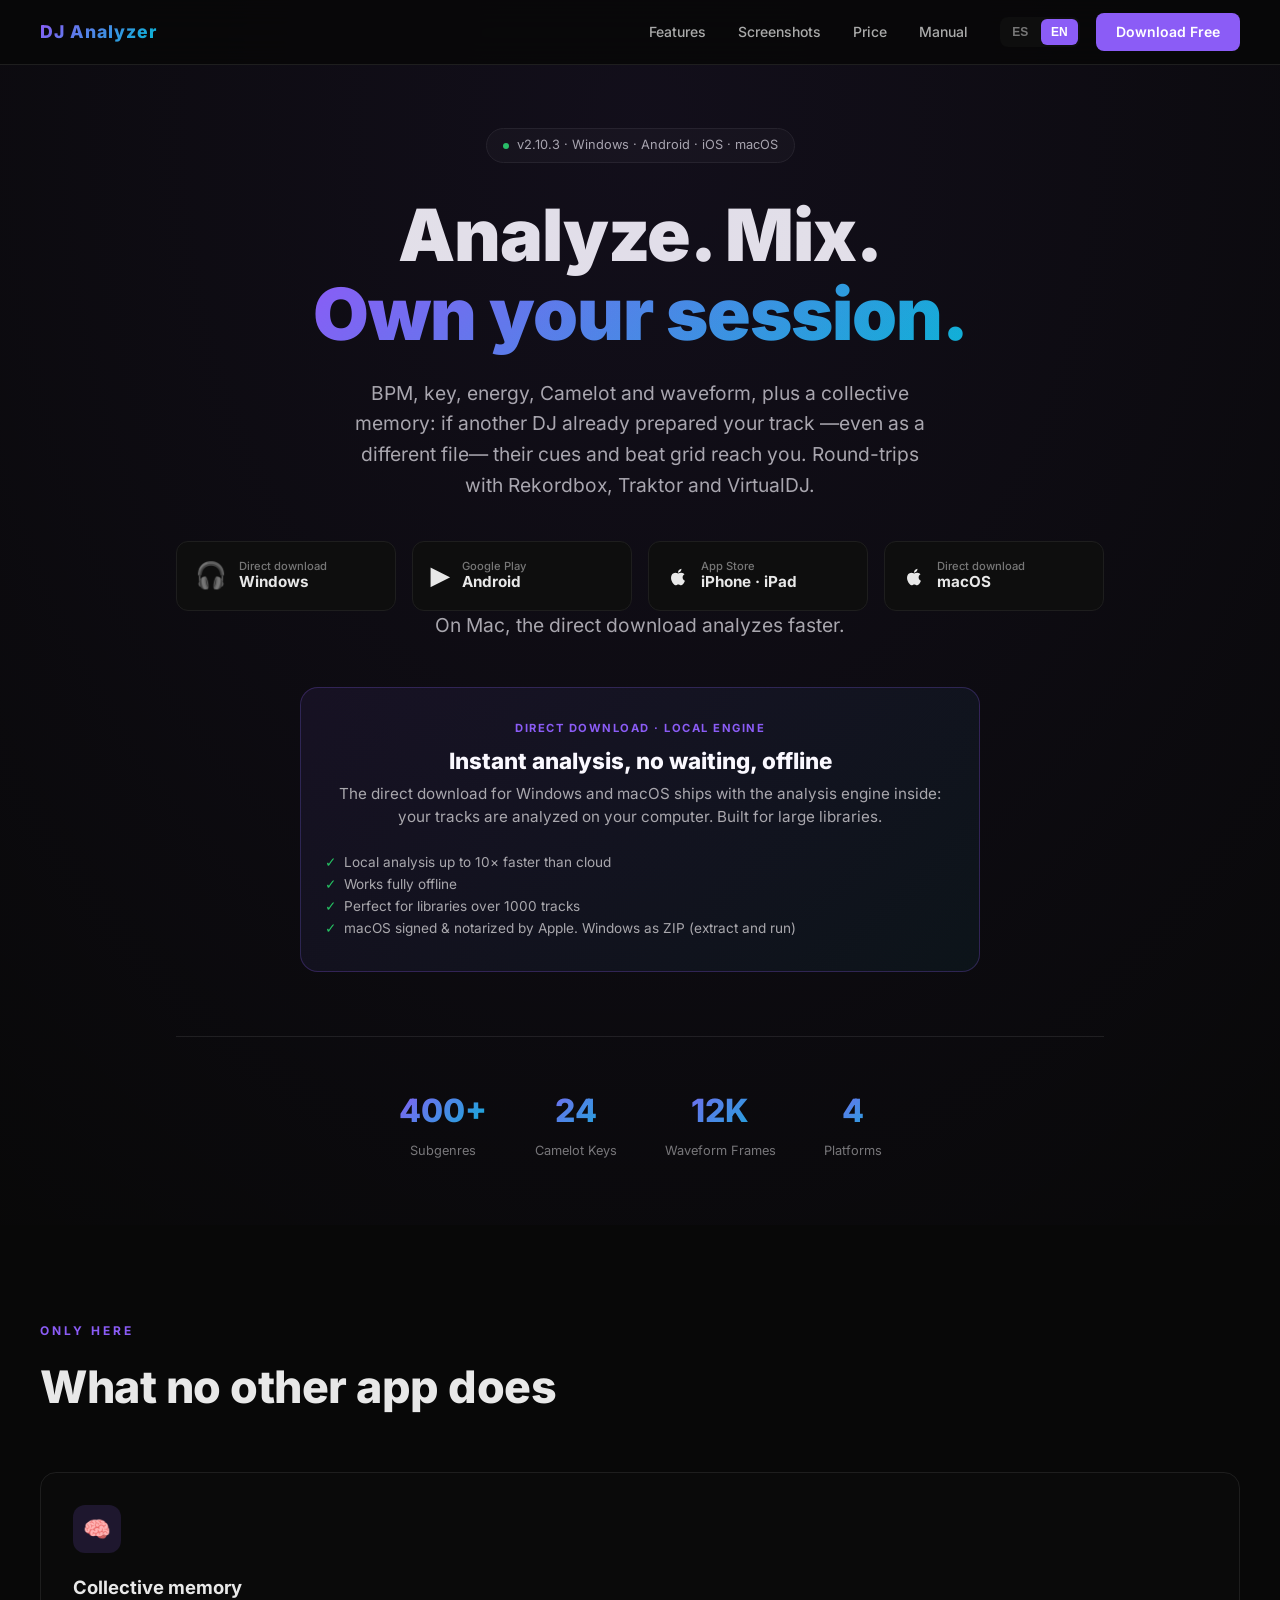
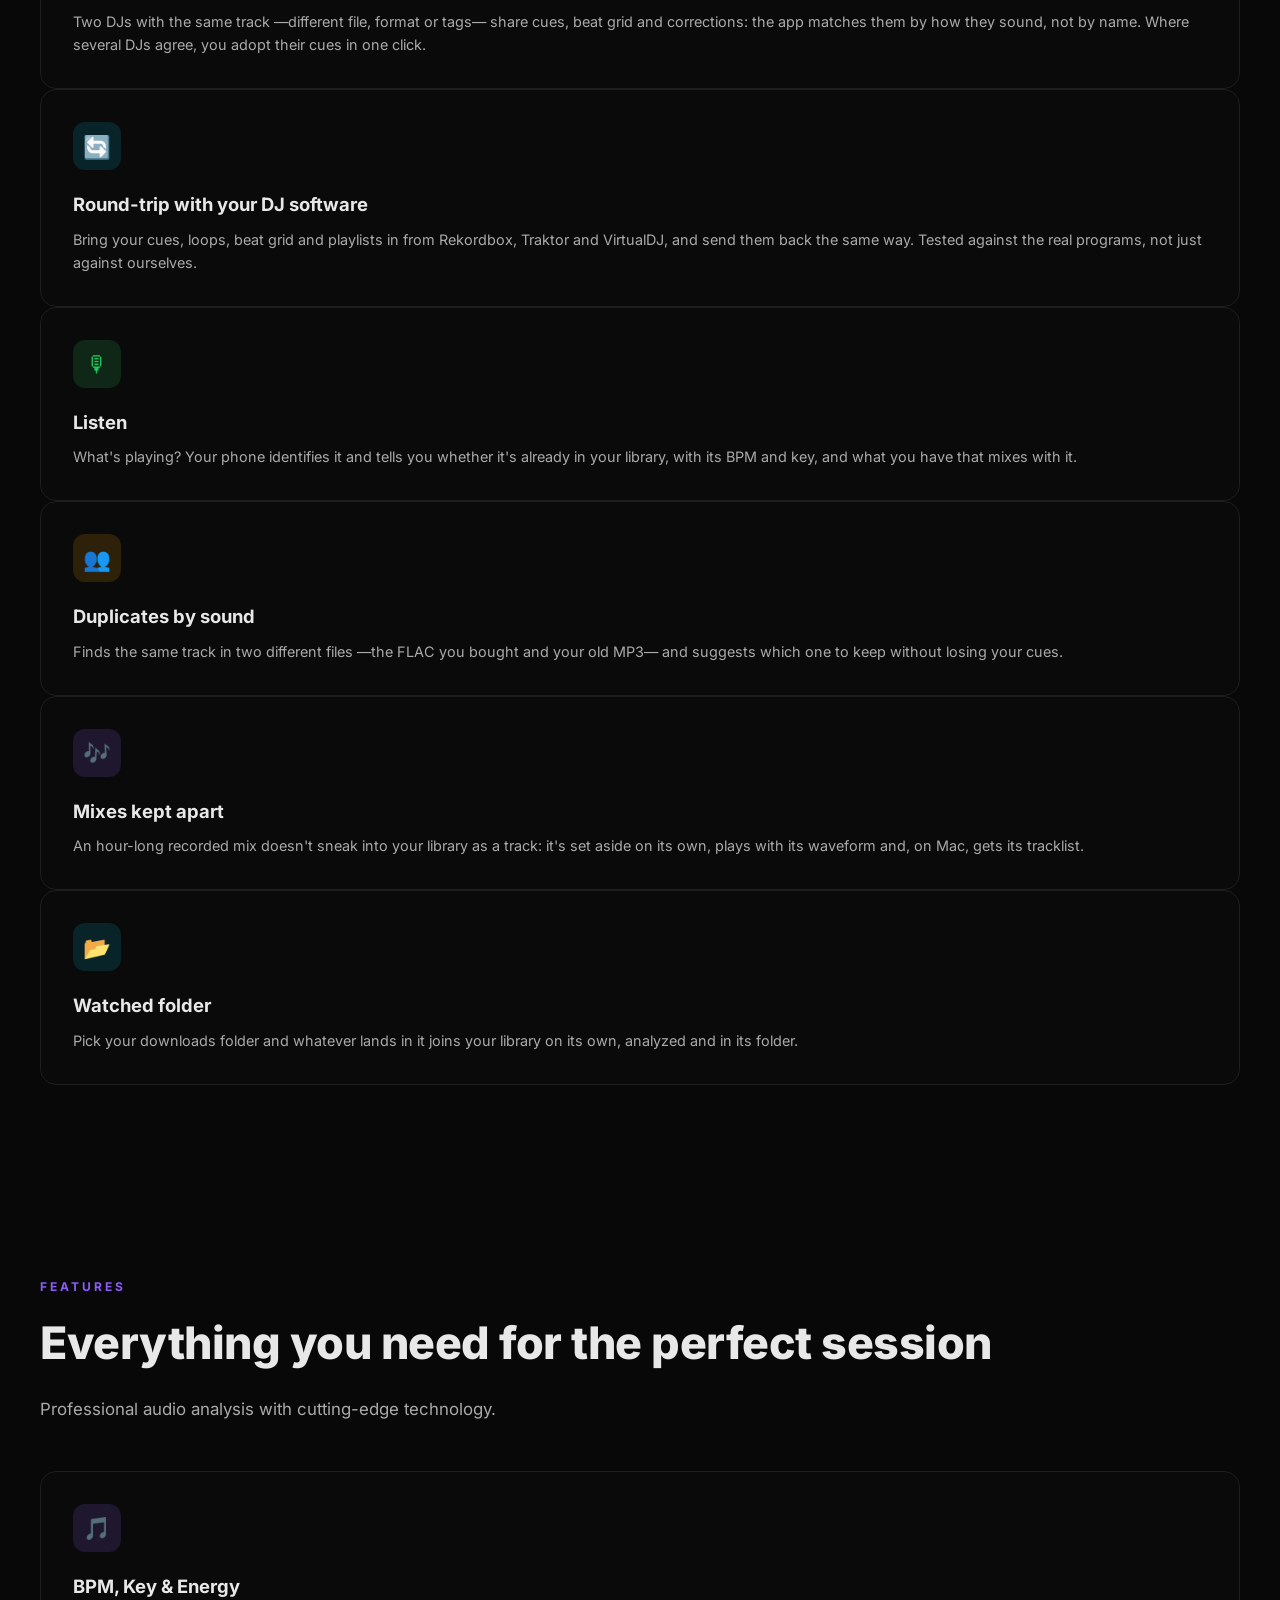
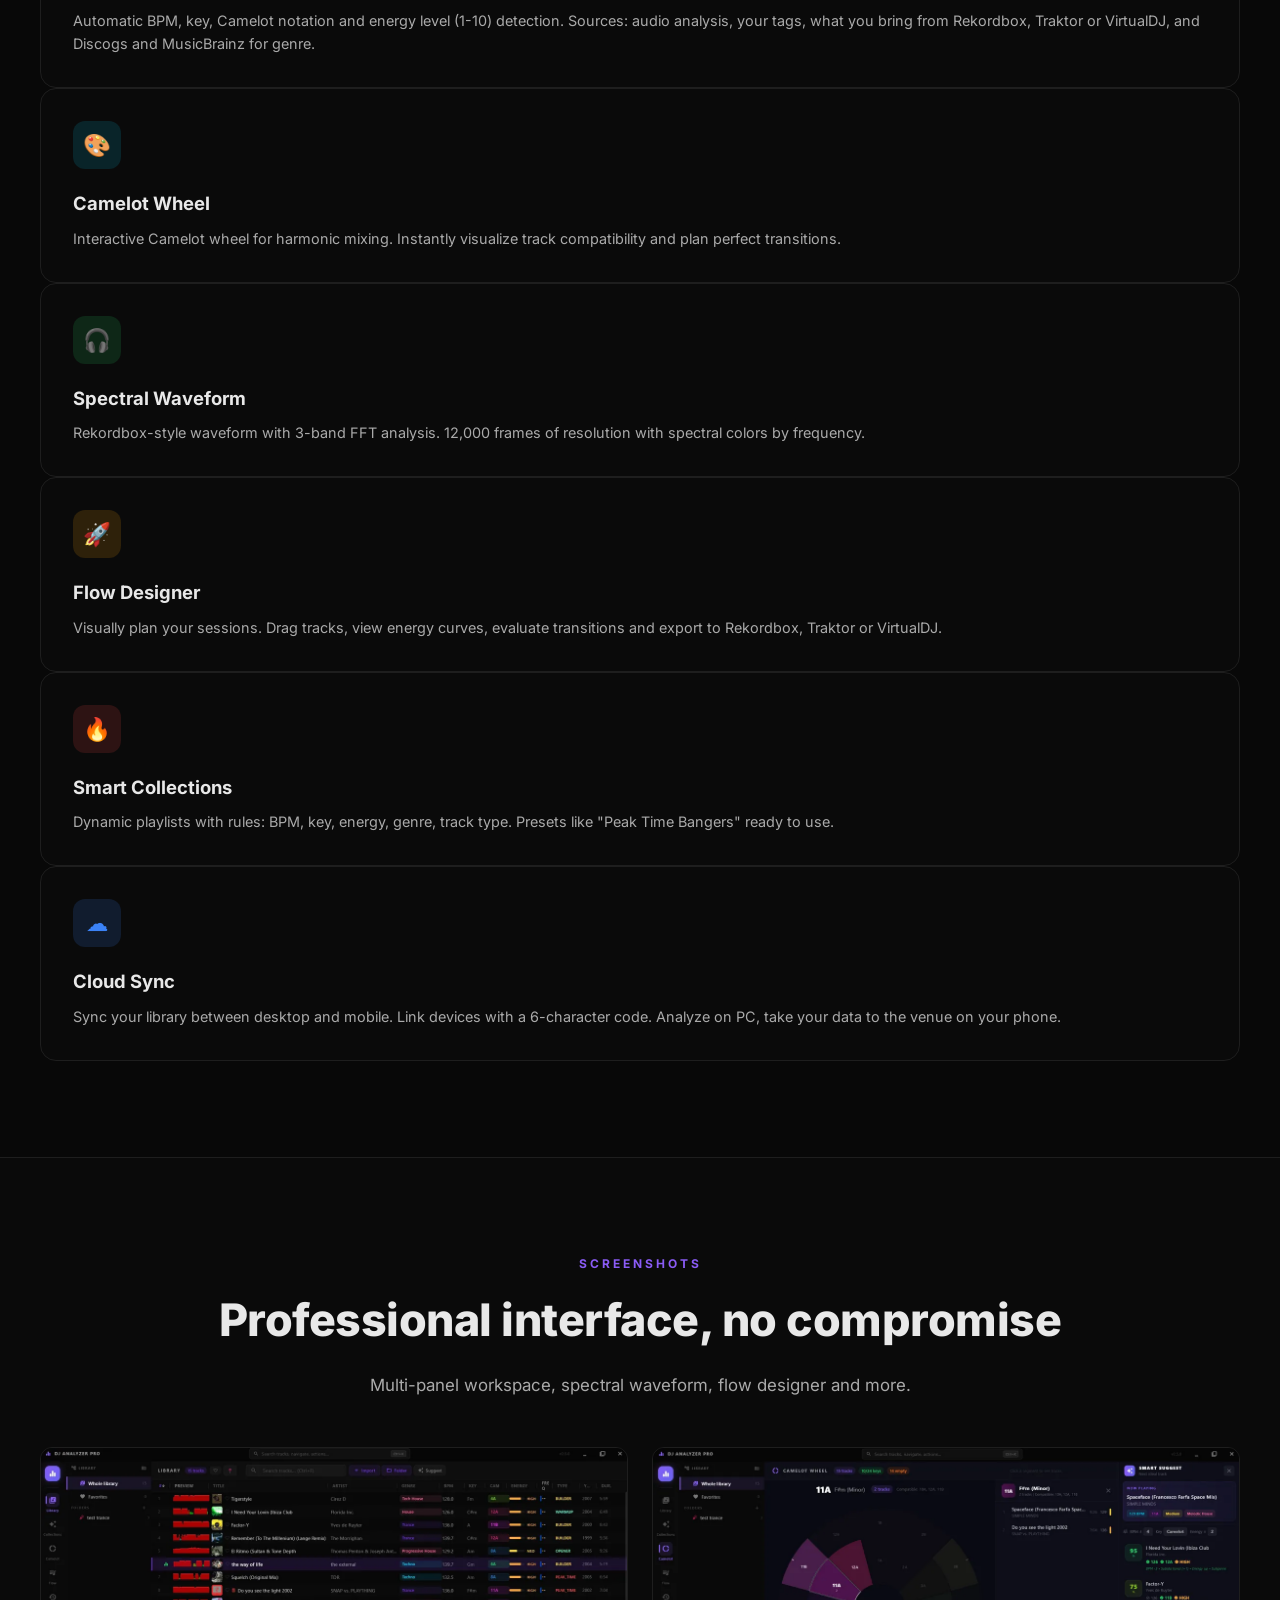
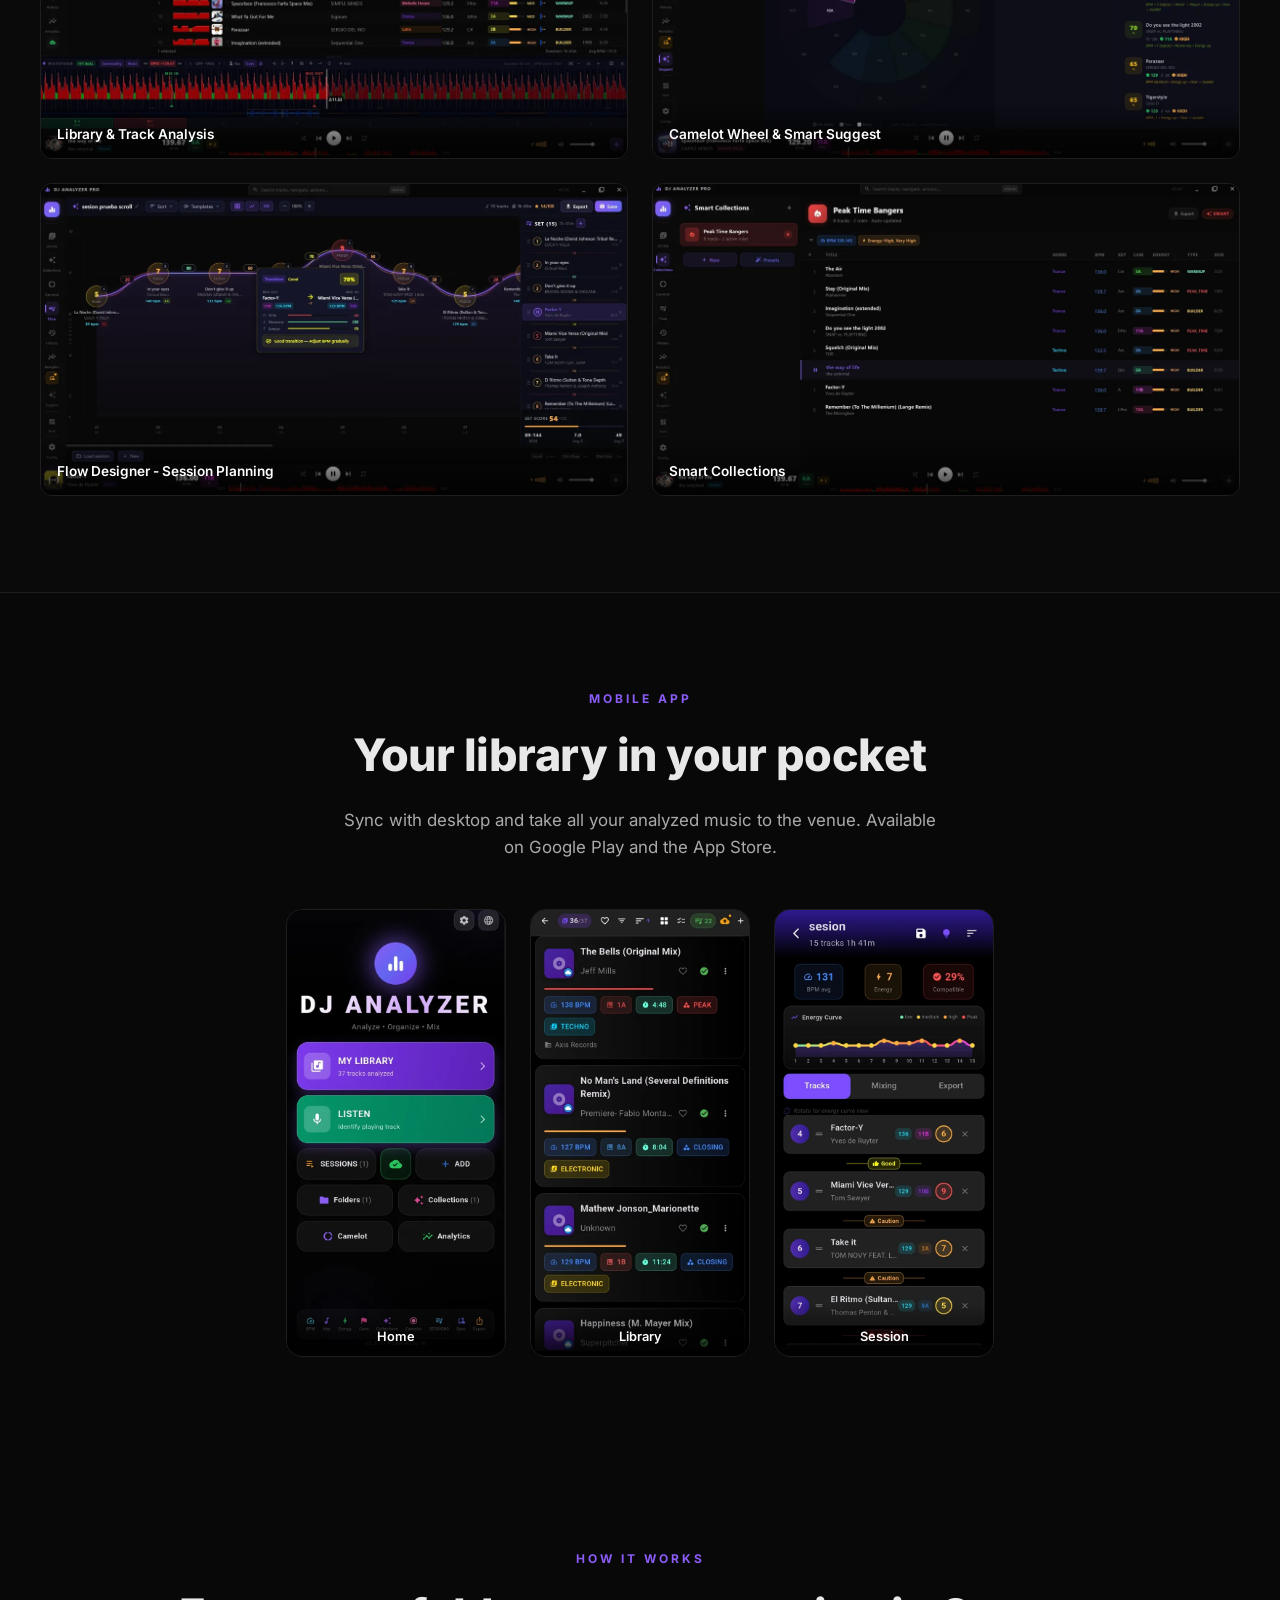
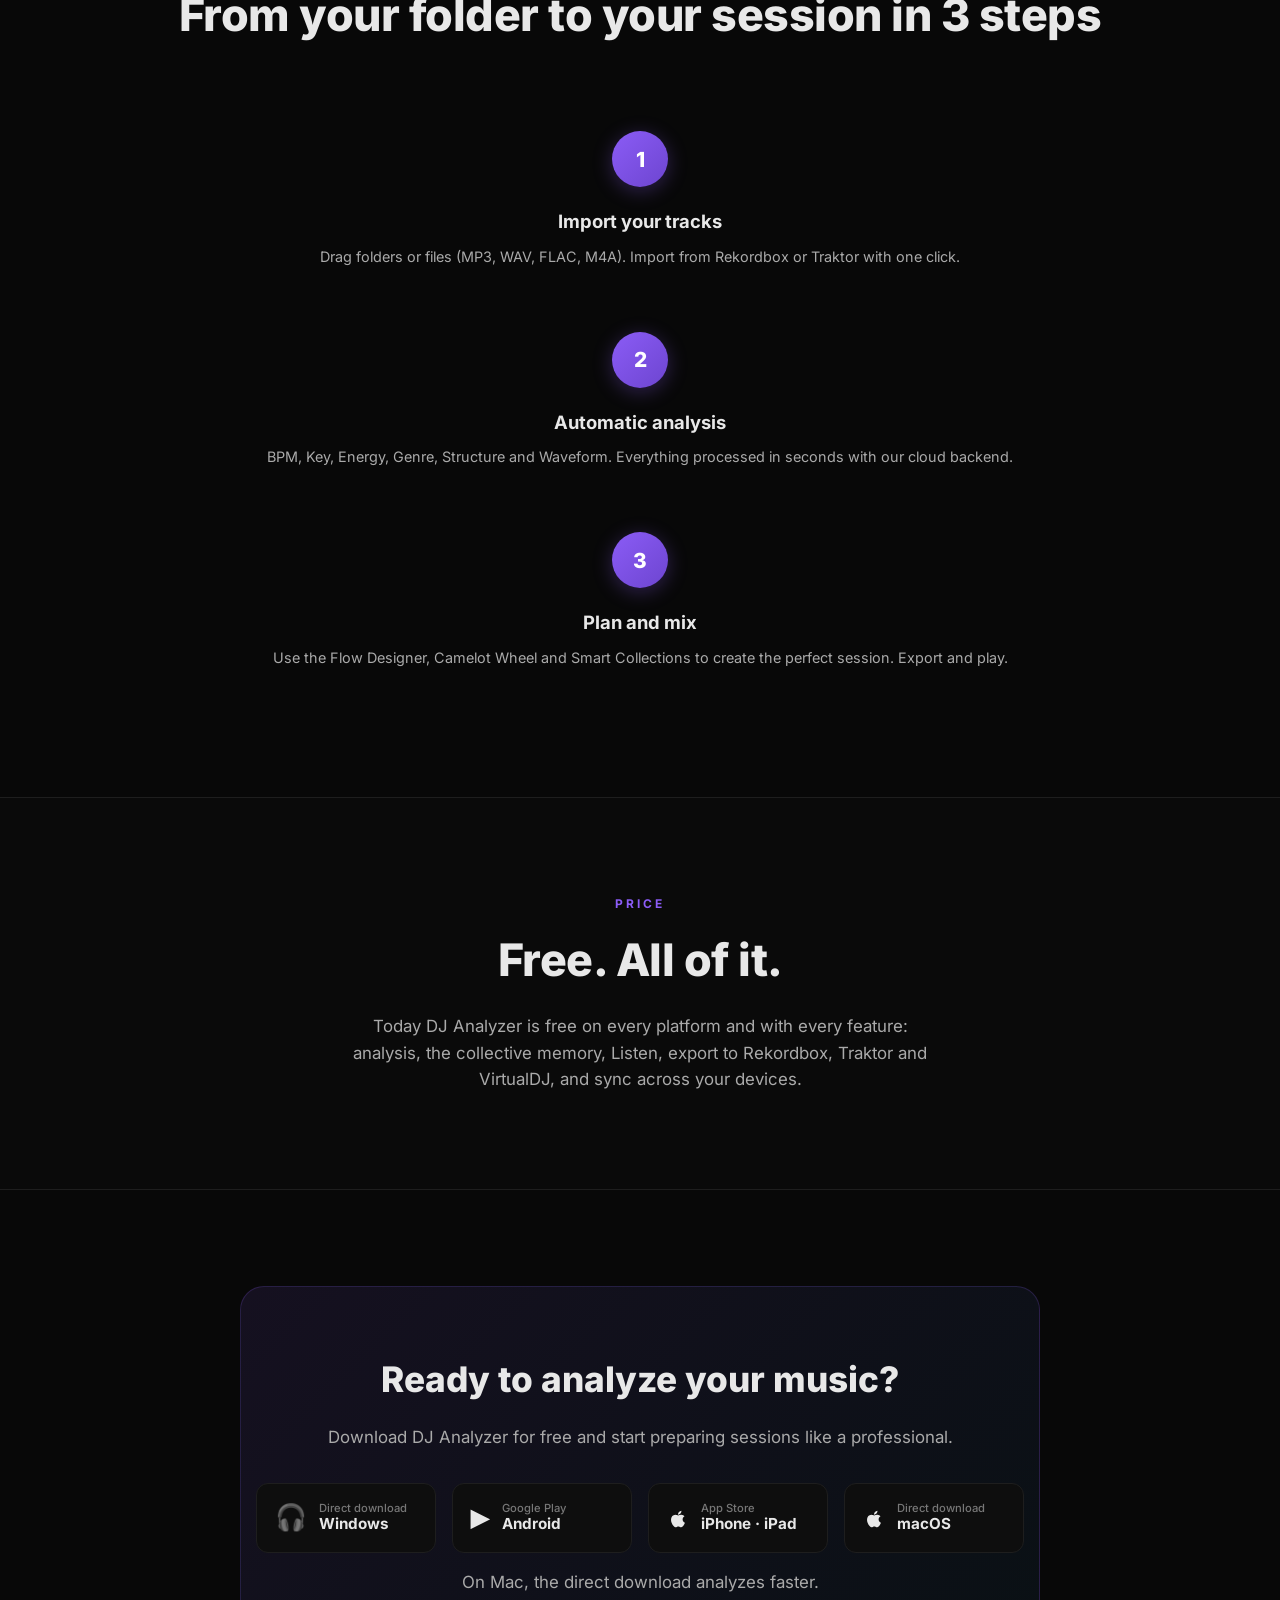
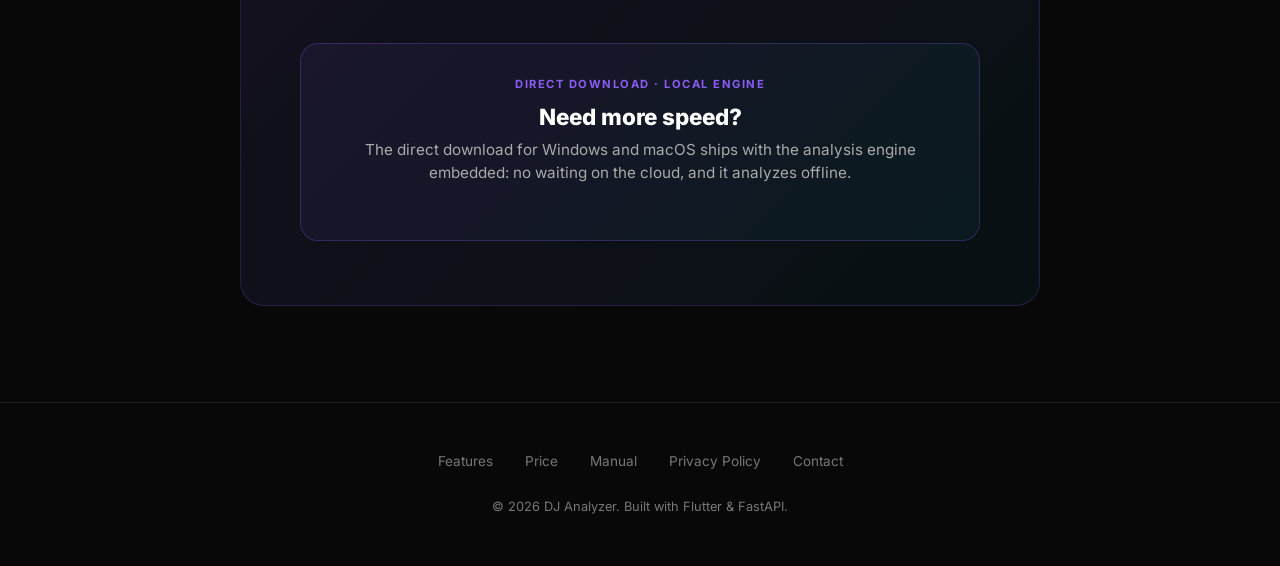
==== commit 88cafee4: "Web: sin precio hasta que exista (auditoría W1) La tabla Free/Pro 4,99 €/mes anunciaba un reparto po" ====
--- a/en/index.html
+++ b/en/index.html
@@ -183,23 +183,7 @@
 .step h3{font-size:1.15rem;font-weight:700;margin-bottom:.5rem}
 .step p{color:var(--text2);font-size:.9rem}
 
-/* PRICING */
-.pricing-grid{display:grid;grid-template-columns:repeat(auto-fit,minmax(300px,1fr));gap:2rem;margin-top:3rem;max-width:800px;margin-left:auto;margin-right:auto}
-.price-card{background:var(--bg2);border:1px solid var(--border);border-radius:16px;padding:2.5rem;position:relative}
-.price-card.featured{border-color:var(--purple);box-shadow:0 0 40px rgba(139,92,246,.15)}
-.price-card.featured::before{content:'POPULAR';position:absolute;top:-12px;left:50%;transform:translateX(-50%);background:linear-gradient(135deg,var(--purple),var(--cyan));color:#fff;font-size:.7rem;font-weight:700;padding:.3rem 1rem;border-radius:100px;letter-spacing:1px}
-.price-name{font-size:1rem;font-weight:600;color:var(--text2);margin-bottom:.5rem}
-.price-amount{font-size:2.5rem;font-weight:900;margin-bottom:.25rem}
-.price-amount span{font-size:1rem;font-weight:500;color:var(--text3)}
-.price-desc{color:var(--text3);font-size:.85rem;margin-bottom:2rem}
-.price-features{list-style:none;margin-bottom:2rem}
-.price-features li{padding:.5rem 0;font-size:.9rem;color:var(--text2);display:flex;align-items:center;gap:.5rem}
 .check{color:var(--green);font-weight:700}
-.price-btn{display:block;width:100%;padding:.85rem;border-radius:12px;font-size:.95rem;font-weight:600;border:none;cursor:pointer;text-align:center;transition:all .25s}
-.price-btn-primary{background:var(--purple);color:#fff}
-.price-btn-primary:hover{background:var(--purple-light);color:#fff}
-.price-btn-secondary{background:var(--bg3);color:var(--text);border:1px solid var(--border)}
-.price-btn-secondary:hover{border-color:var(--purple);color:#fff}
 
 /* CTA */
 .cta-section{text-align:center}
@@ -236,7 +220,7 @@
       <ul class="nav-links">
         <li><a href="#features" data-lang="en">Features</a></li>
         <li><a href="#screenshots" data-lang="en">Screenshots</a></li>
-        <li><a href="#pricing" data-lang="en">Pricing</a></li>
+        <li><a href="#pricing" data-lang="en">Price</a></li>
         <li><a href="../manual.html">Manual</a></li>
       </ul>
       <div class="lang-toggle" role="group" aria-label="Idioma / Language">
@@ -506,46 +490,14 @@
   </div>
 </section>
 
-<!-- PRICING -->
+<!-- PRECIO (W1, 2026-11-13): hubo una tabla «Free / Pro 4,99 €/mes» con un
+     reparto por funciones que nadie había decidido (PAYWALL.md dice otra
+     cosa). Hasta que el precio exista, solo esto: hoy es gratis entera. -->
 <section id="pricing" style="background:var(--bg2);border-top:1px solid var(--border);border-bottom:1px solid var(--border)">
   <div class="container" style="text-align:center">
-    <div class="section-label" data-lang="en">Pricing</div>
-    <div class="section-title" data-lang="en">Start free, upgrade when you're ready</div>
-    <p class="section-desc" style="margin:0 auto" data-lang="en">No tricks. No artificial limits.</p>
-
-    <!-- ES pricing -->
-
-    <!-- EN pricing -->
-    <div class="pricing-grid" data-lang="en">
-      <div class="price-card">
-        <div class="price-name">Free</div>
-        <div class="price-amount">0 &euro;</div>
-        <div class="price-desc">Forever</div>
-        <ul class="price-features">
-          <li><span class="check">&#10003;</span> BPM, Key, Energy analysis</li>
-          <li><span class="check">&#10003;</span> Camelot Wheel</li>
-          <li><span class="check">&#10003;</span> Smart Collections</li>
-          <li><span class="check">&#10003;</span> Spectral Waveform</li>
-          <li><span class="check">&#10003;</span> Basic Import/Export</li>
-          <li><span class="check">&#10003;</span> Cloud Sync (1 device)</li>
-        </ul>
-        <a href="#download" class="price-btn price-btn-secondary">Download Free</a>
-      </div>
-      <div class="price-card featured">
-        <div class="price-name">Pro</div>
-        <div class="price-amount">4.99 &euro; <span>/ month</span></div>
-        <div class="price-desc">For professional DJs</div>
-        <ul class="price-features">
-          <li><span class="check">&#10003;</span> Everything in Free</li>
-          <li><span class="check">&#10003;</span> Full Flow Designer</li>
-          <li><span class="check">&#10003;</span> Export Rekordbox / Traktor / VirtualDJ</li>
-          <li><span class="check">&#10003;</span> Advanced Analytics</li>
-          <li><span class="check">&#10003;</span> Unlimited Cloud Sync</li>
-          <li><span class="check">&#10003;</span> Priority Support</li>
-        </ul>
-        <a href="#download" class="price-btn price-btn-primary">Coming Soon</a>
-      </div>
-    </div>
+    <div class="section-label" data-lang="en">Price</div>
+    <div class="section-title" data-lang="en">Free. All of it.</div>
+    <p class="section-desc" style="margin:0 auto" data-lang="en">Today DJ Analyzer is free on every platform and with every feature: analysis, the collective memory, Listen, export to Rekordbox, Traktor and VirtualDJ, and sync across your devices.</p>
   </div>
 </section>
 
@@ -610,7 +562,7 @@
   <div class="footer-inner">
     <div class="footer-links">
       <a href="#features">Features</a>
-      <a href="#pricing" data-lang="en">Pricing</a>
+      <a href="#pricing" data-lang="en">Price</a>
       <a href="../manual.html">Manual</a>
       <a href="../privacy.html">Privacy Policy</a>
       <a href="mailto:djanalyzerpro@gmail.com">Contact</a>
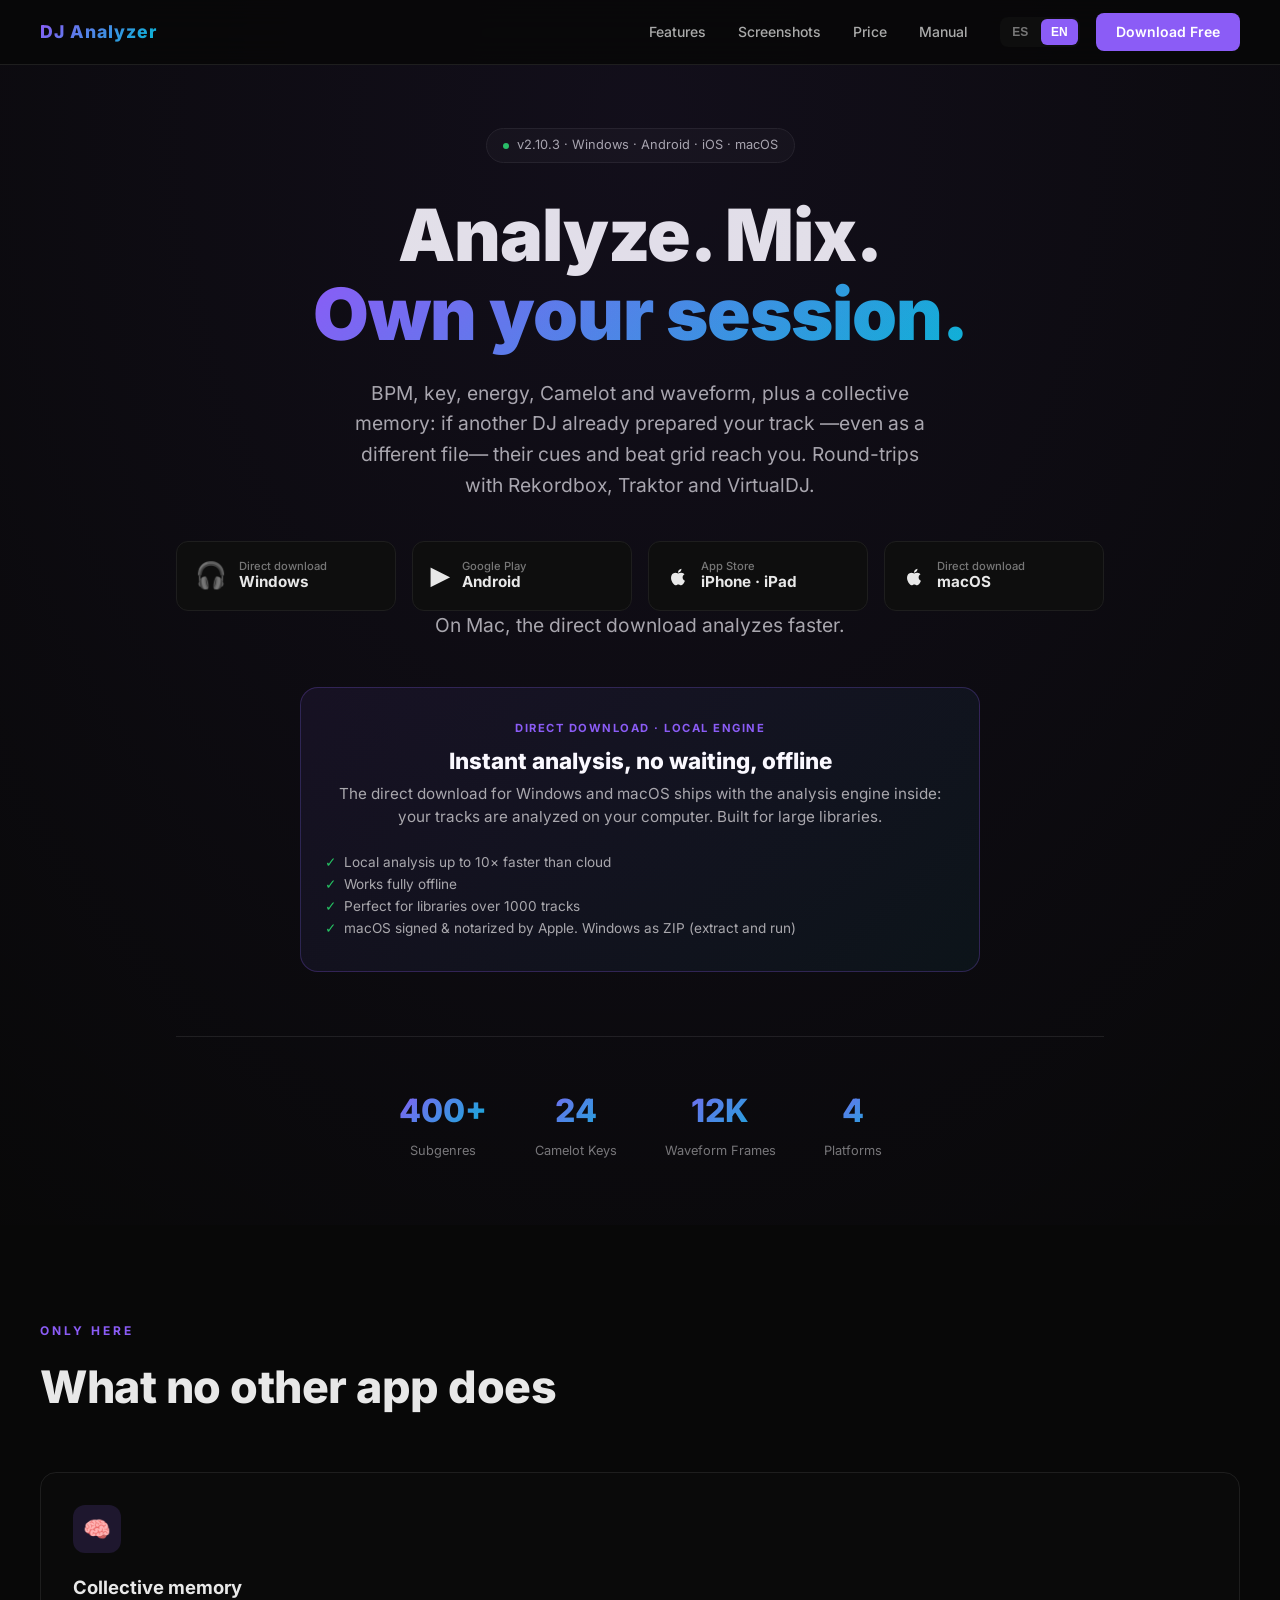
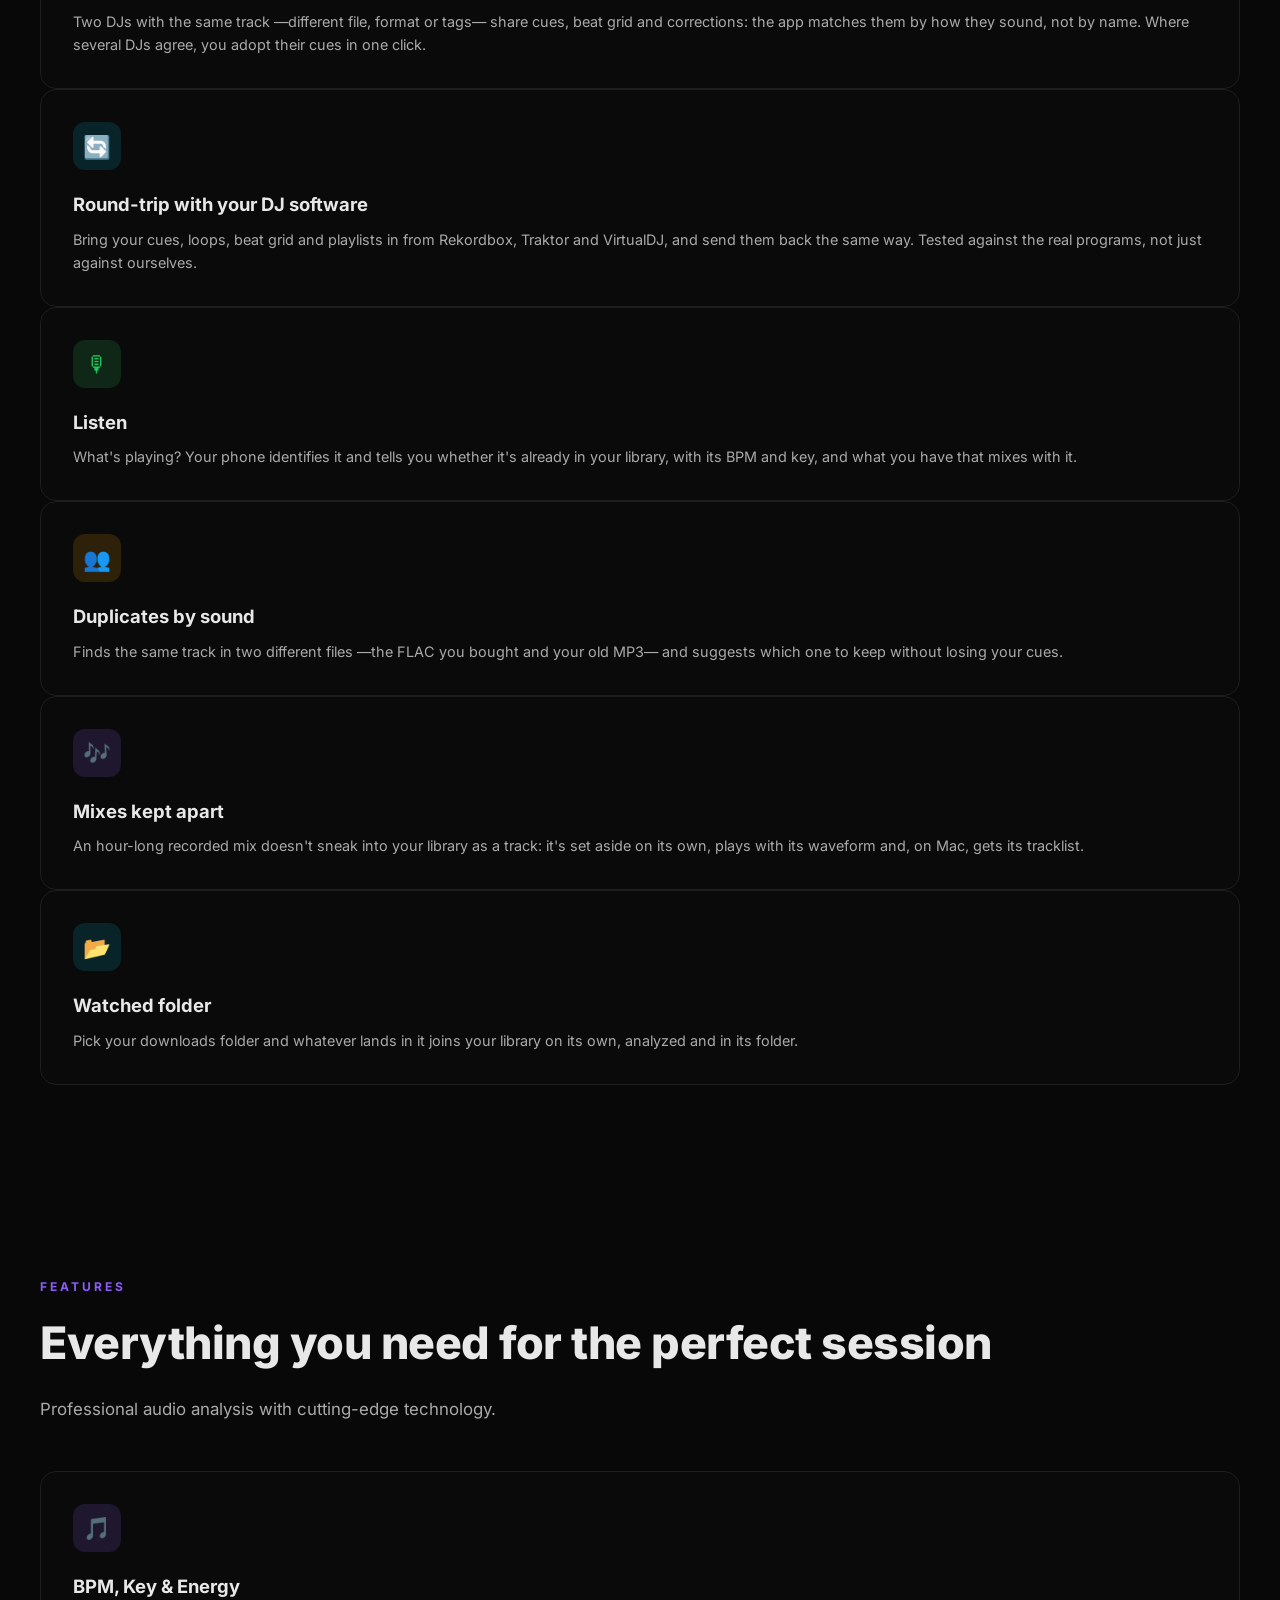
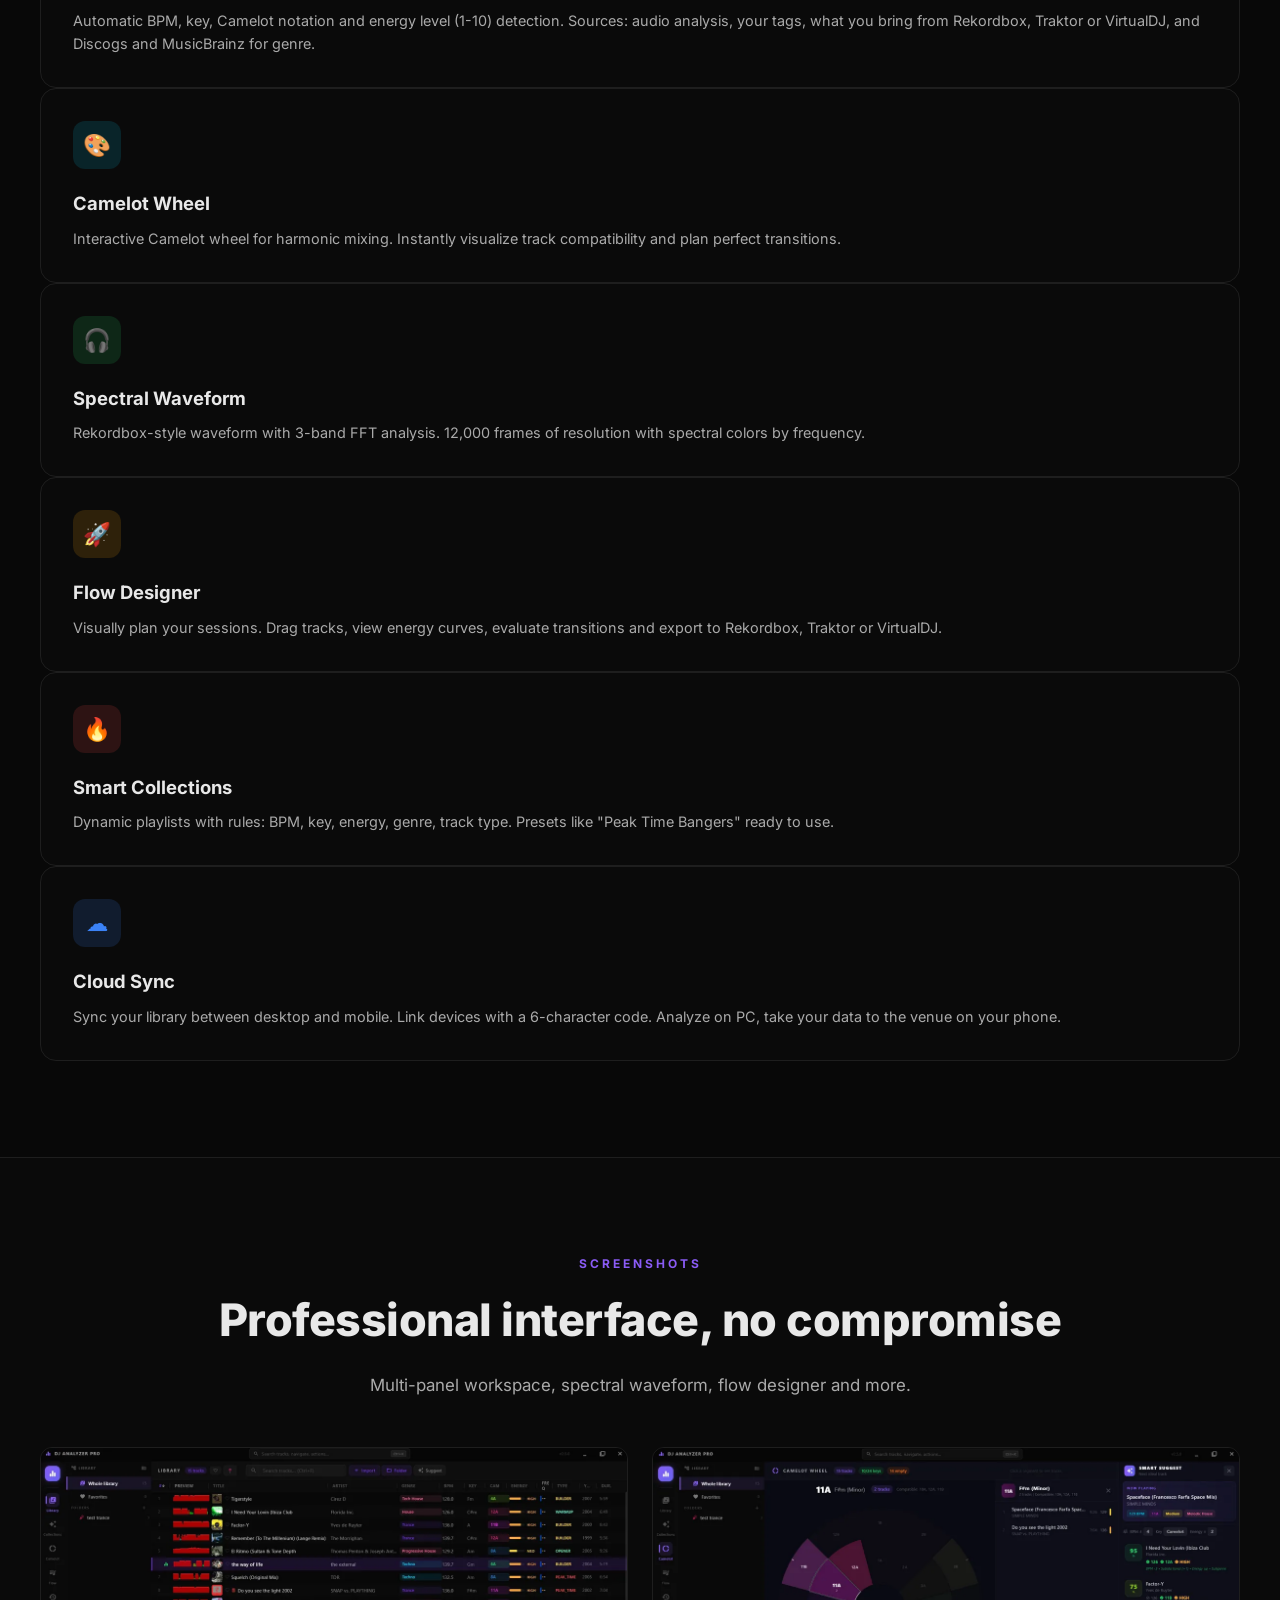
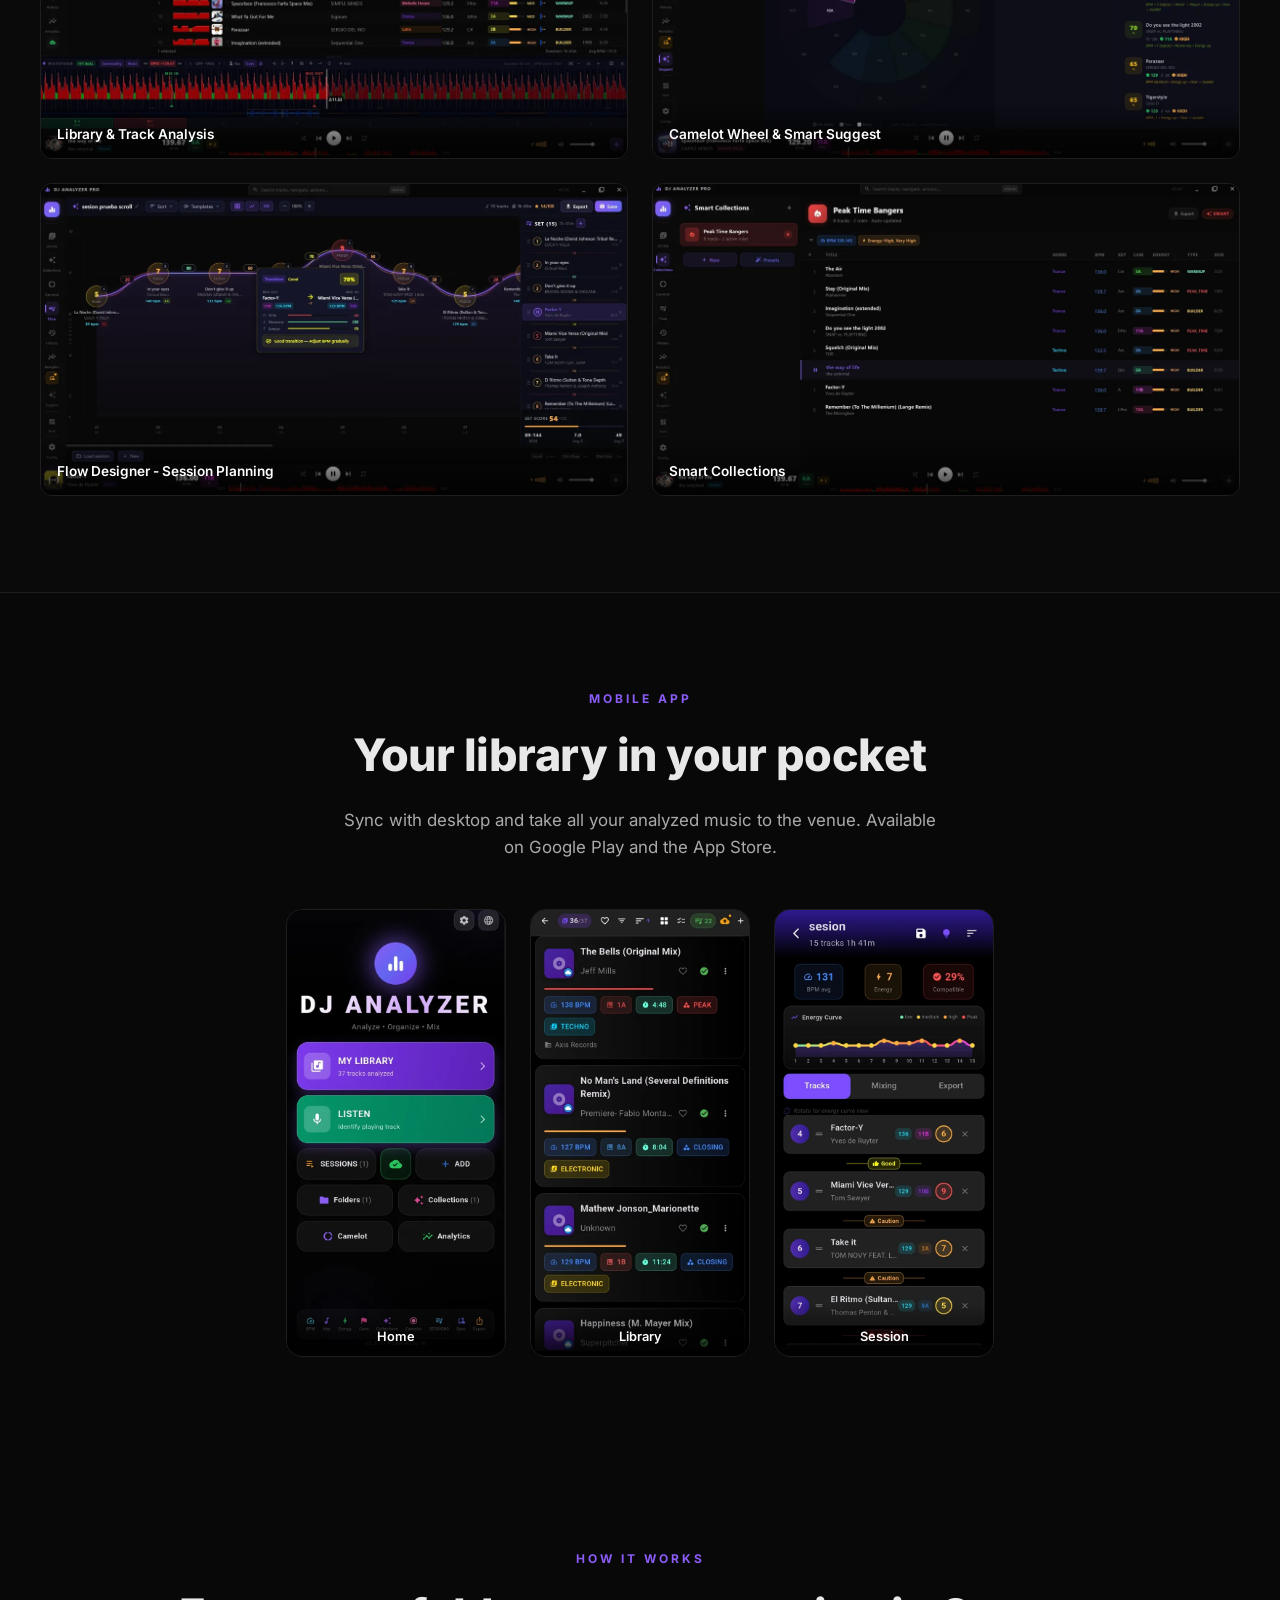
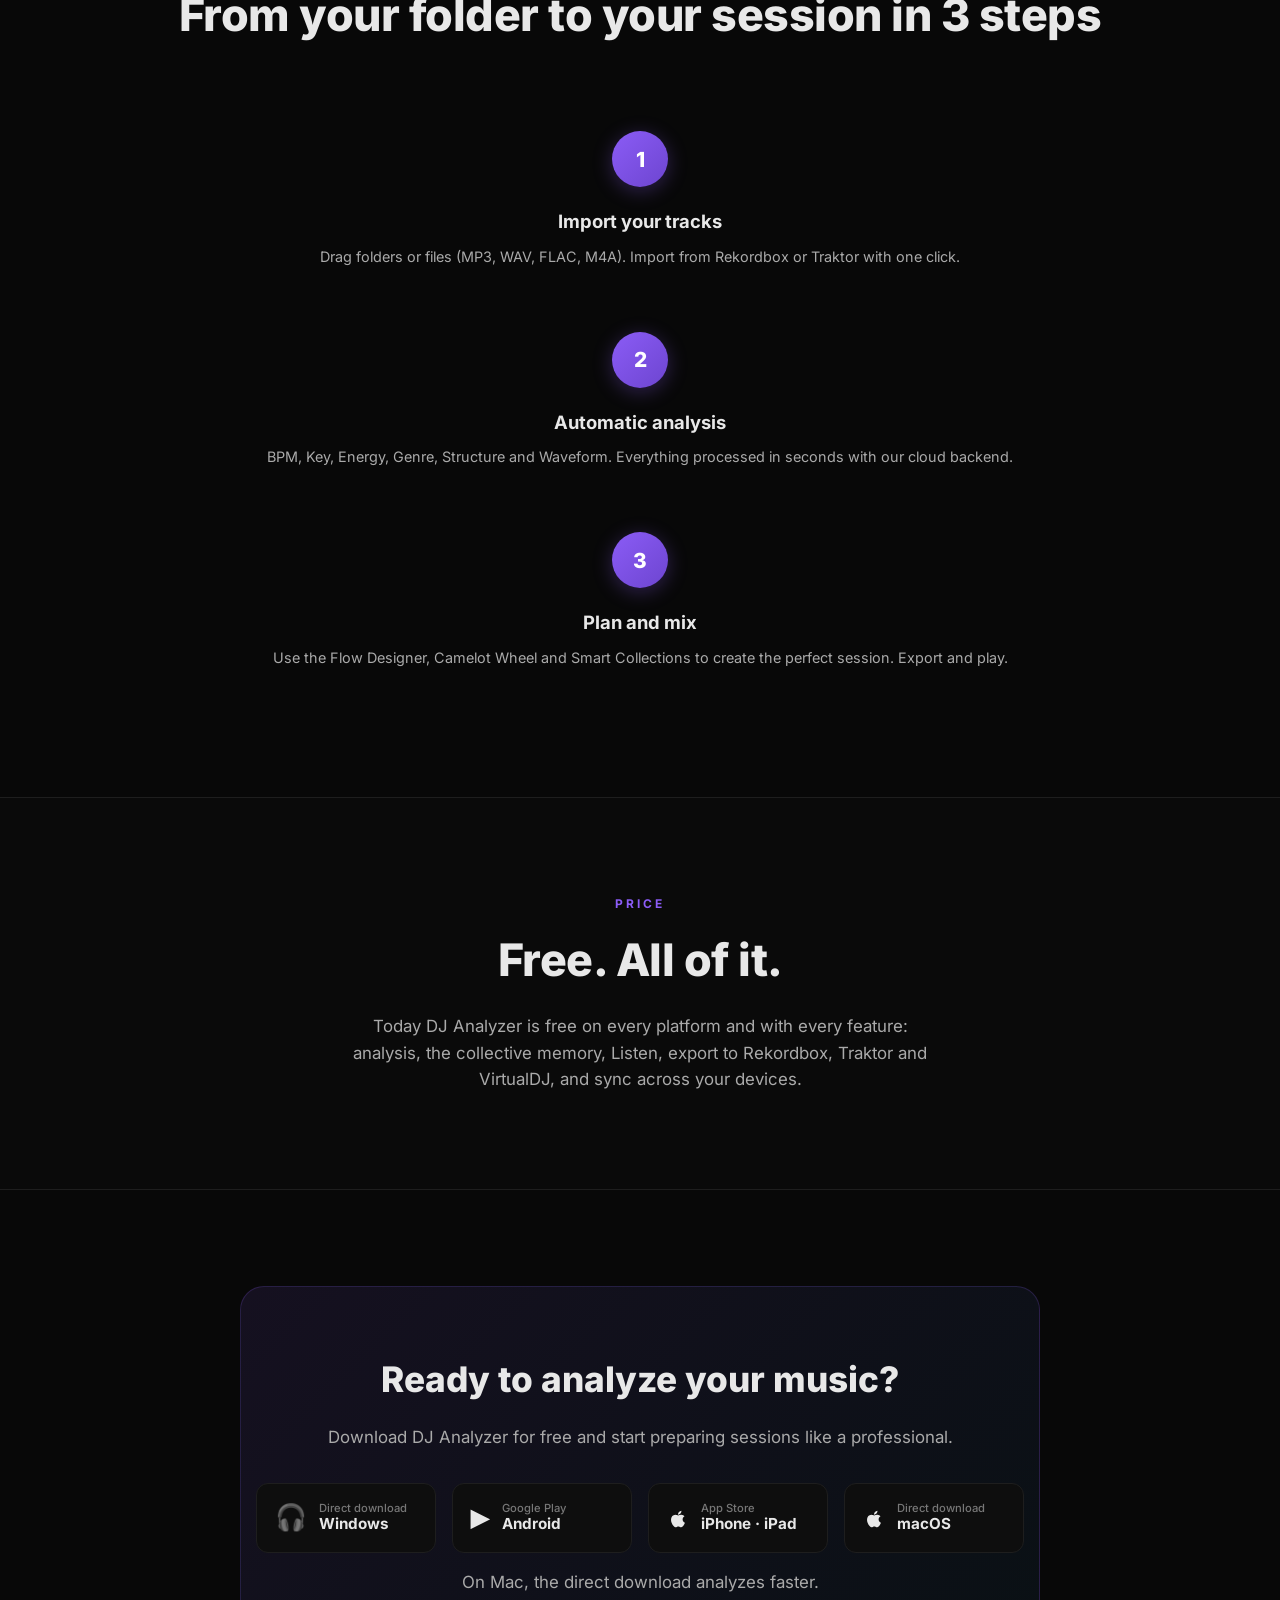
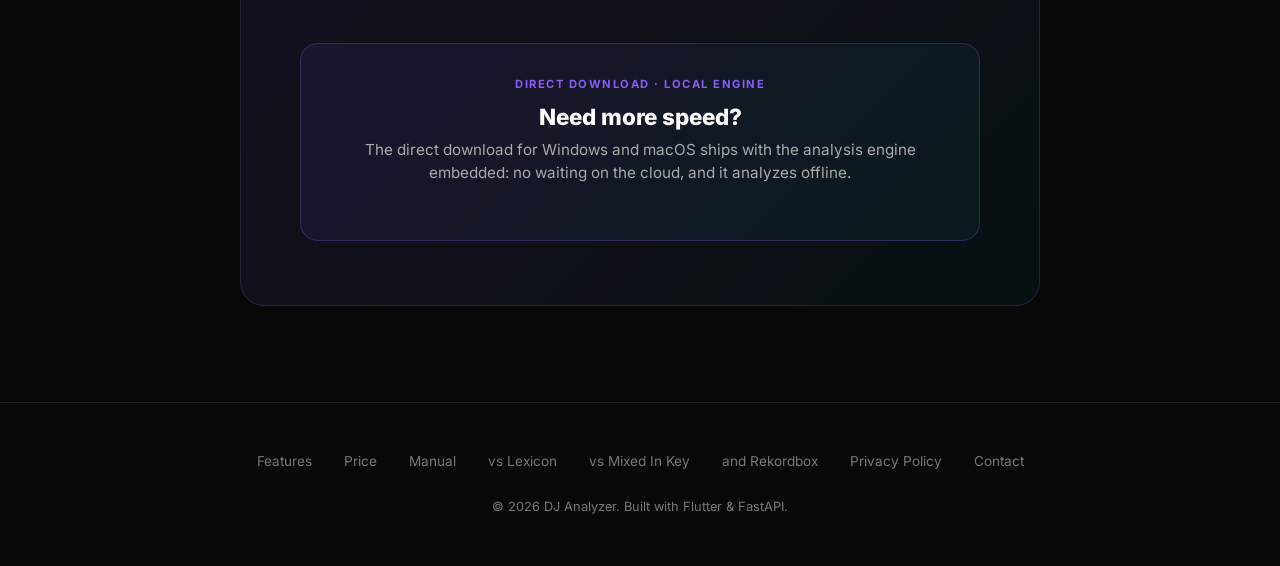
==== commit e399d3b1: "Merge la rama de #98 (privacidad, comparaciones y manual de la 2.11.0) Conflictos resueltos con lo d" ====
--- a/en/index.html
+++ b/en/index.html
@@ -564,6 +564,9 @@
       <a href="#features">Features</a>
       <a href="#pricing" data-lang="en">Price</a>
       <a href="../manual.html">Manual</a>
+      <a href="../vs-lexicon.html">vs Lexicon</a>
+      <a href="../vs-mixed-in-key.html">vs Mixed In Key</a>
+      <a href="../vs-rekordbox.html?lang=en" data-lang="en">and Rekordbox</a>
       <a href="../privacy.html">Privacy Policy</a>
       <a href="mailto:djanalyzerpro@gmail.com">Contact</a>
     </div>
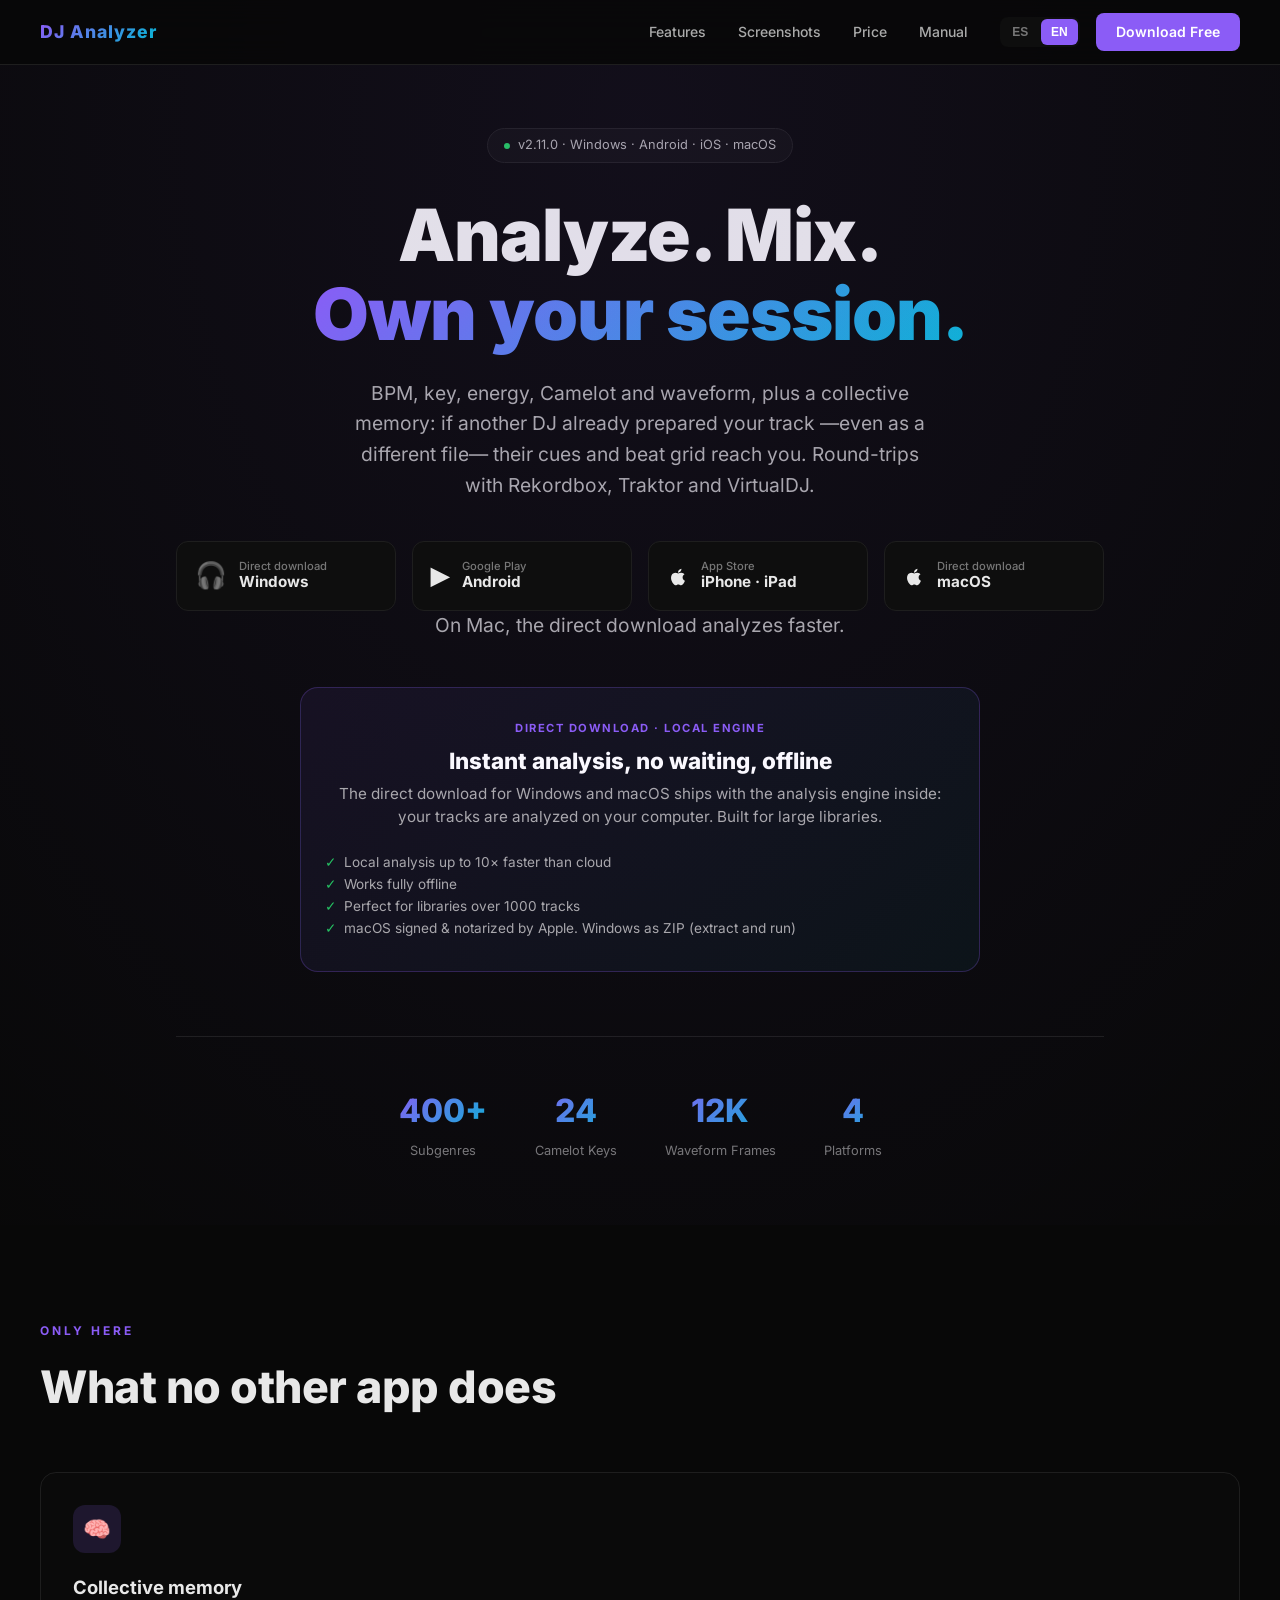
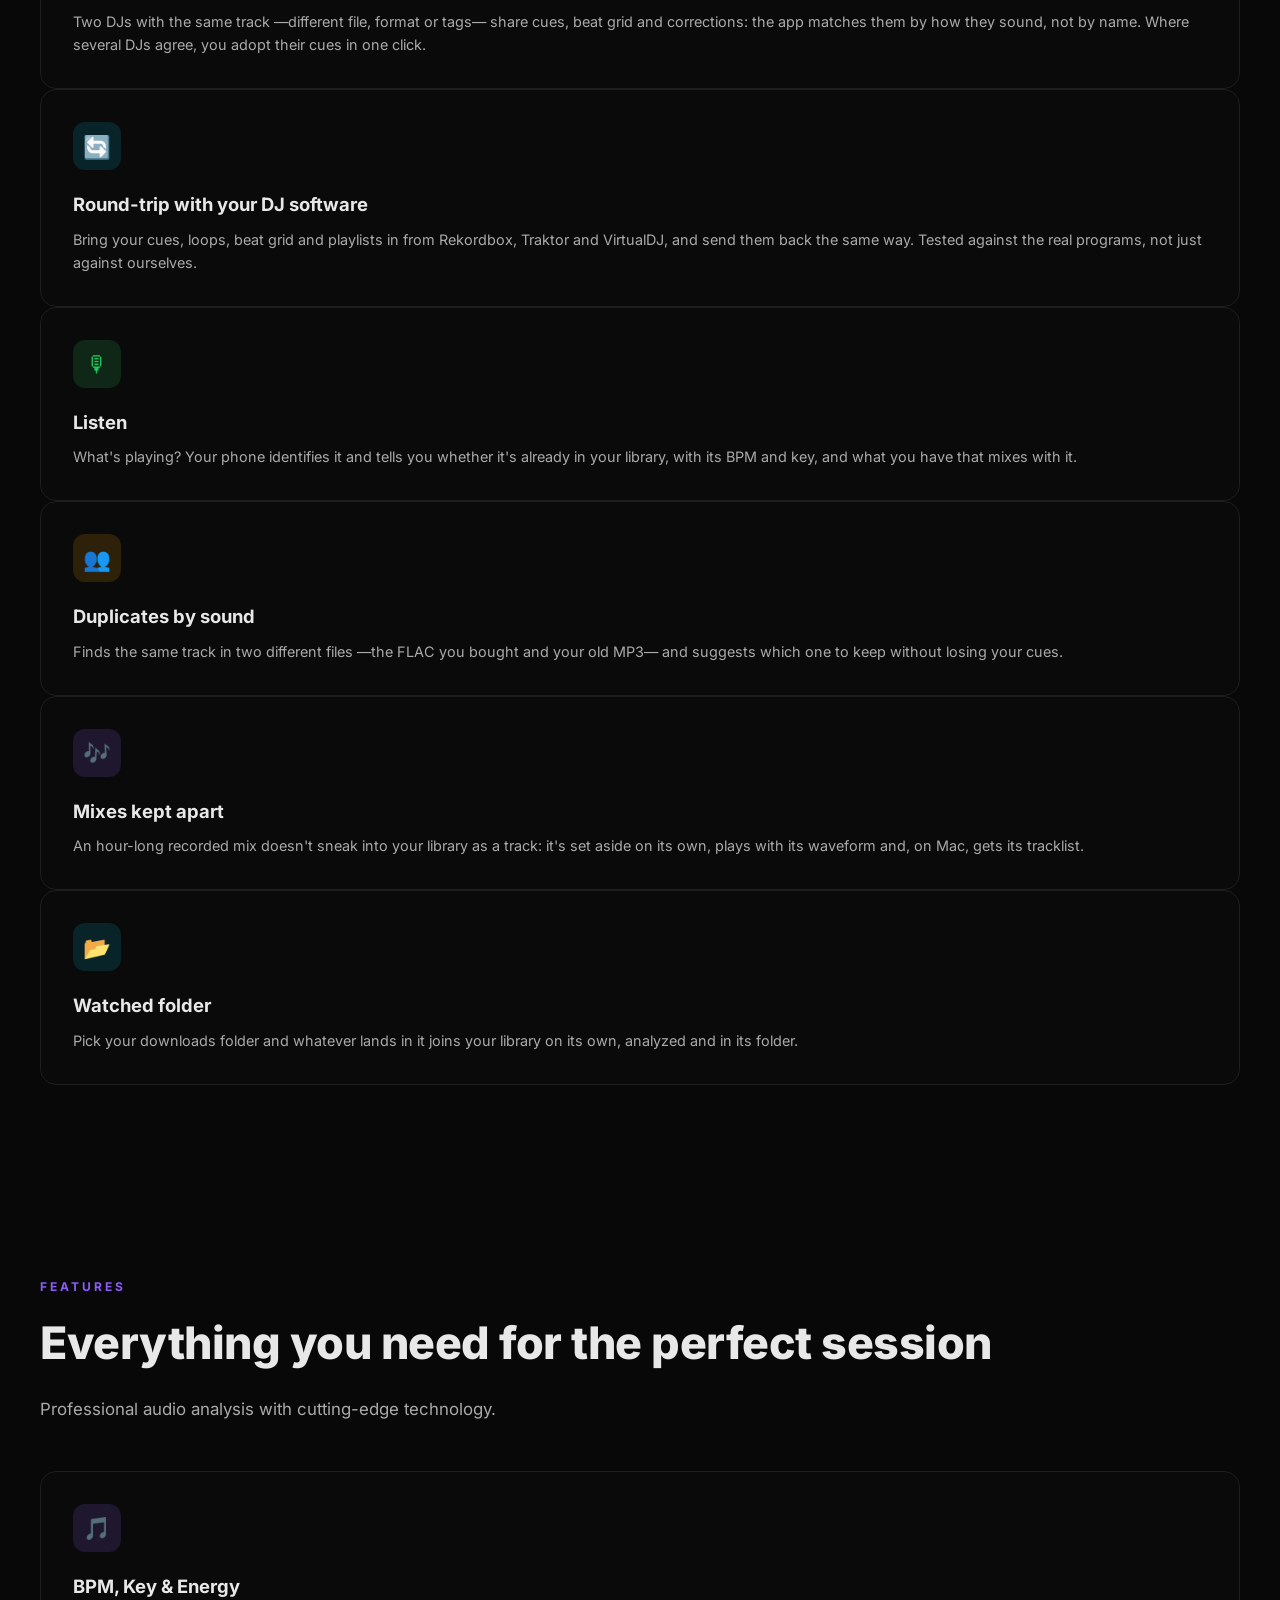
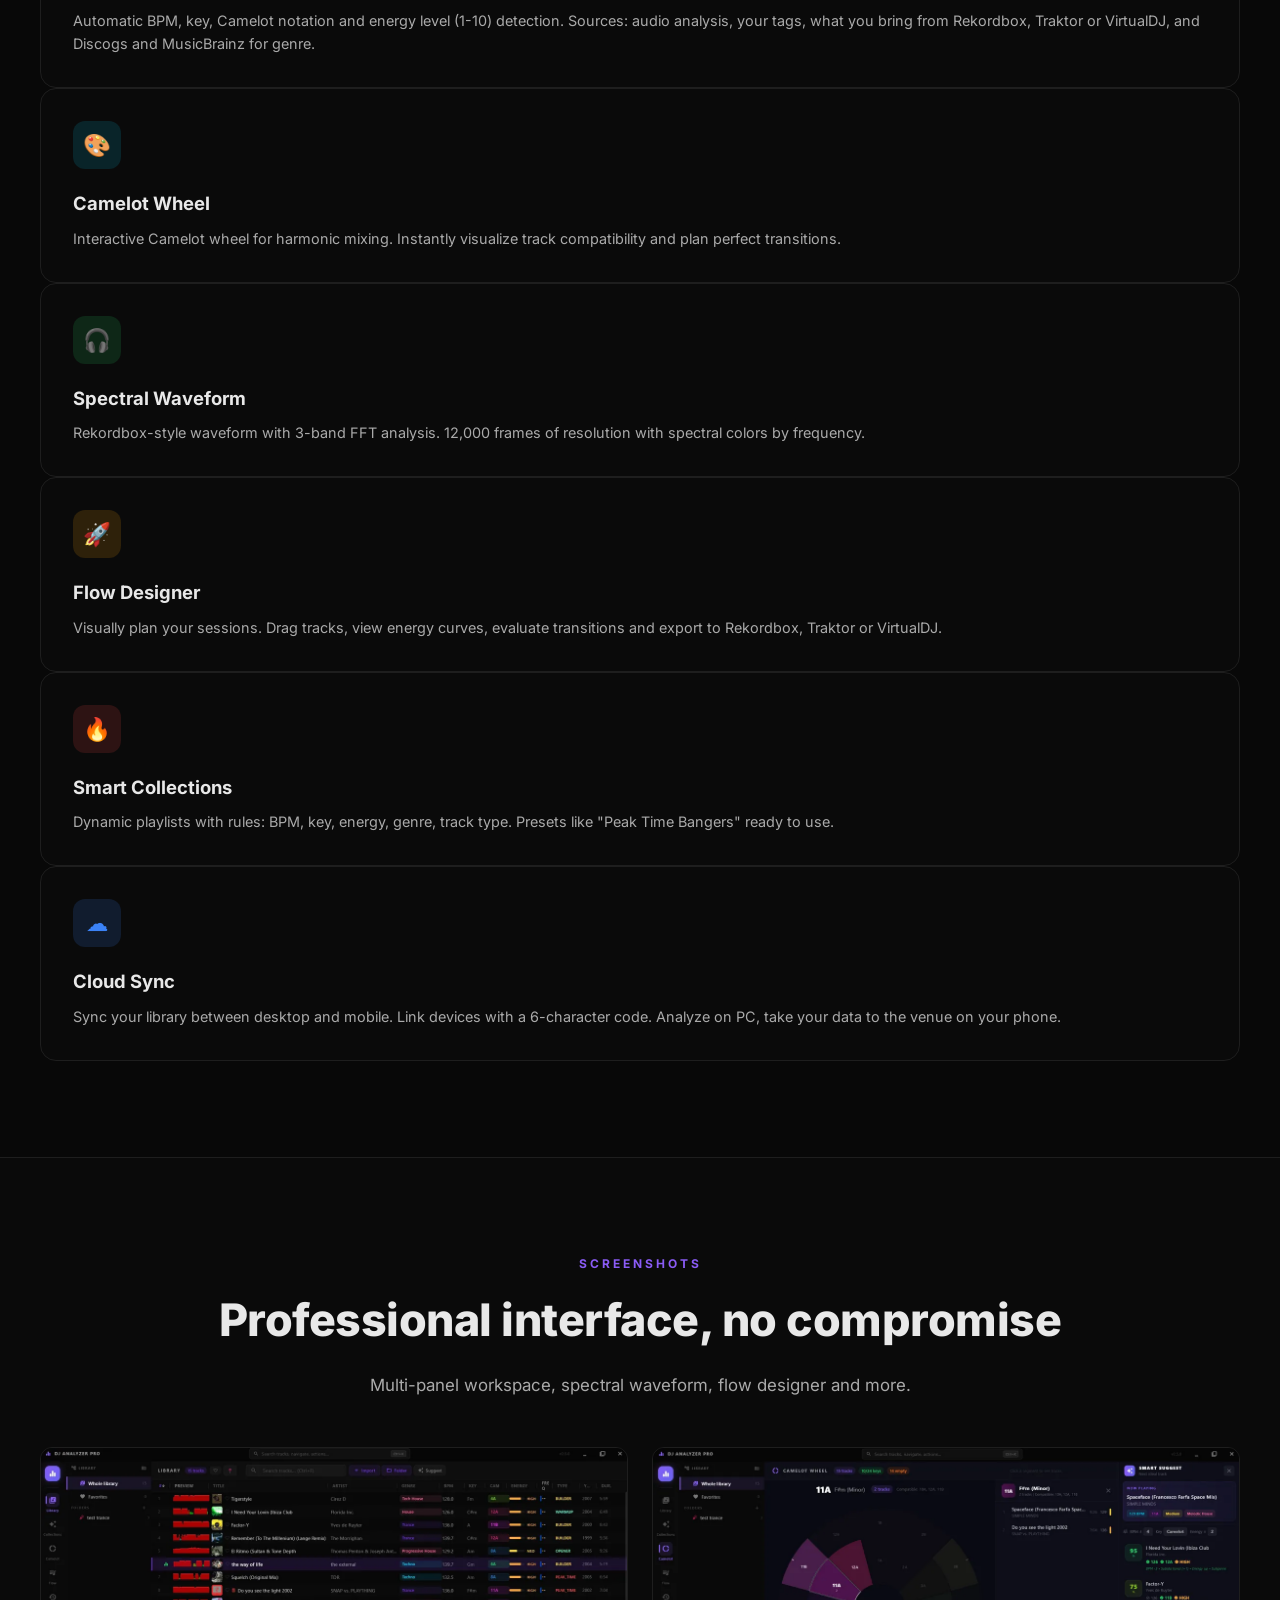
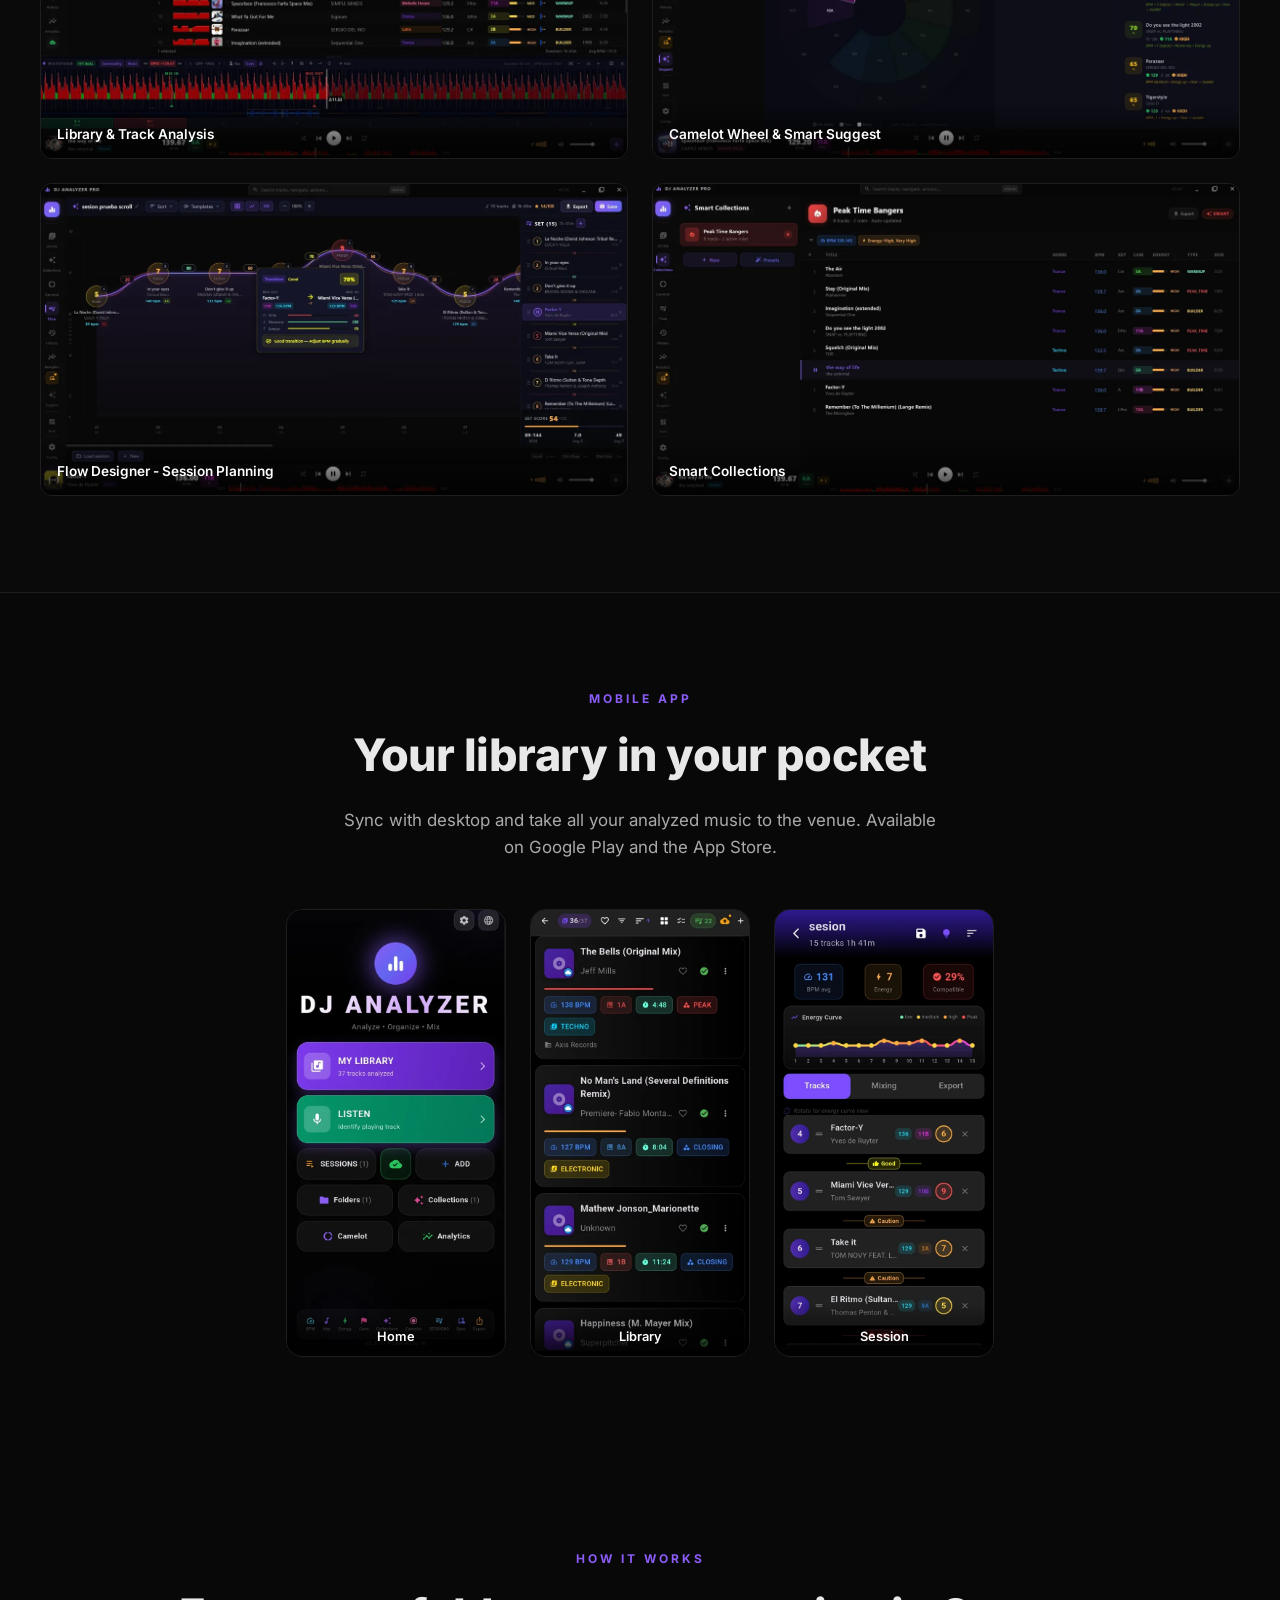
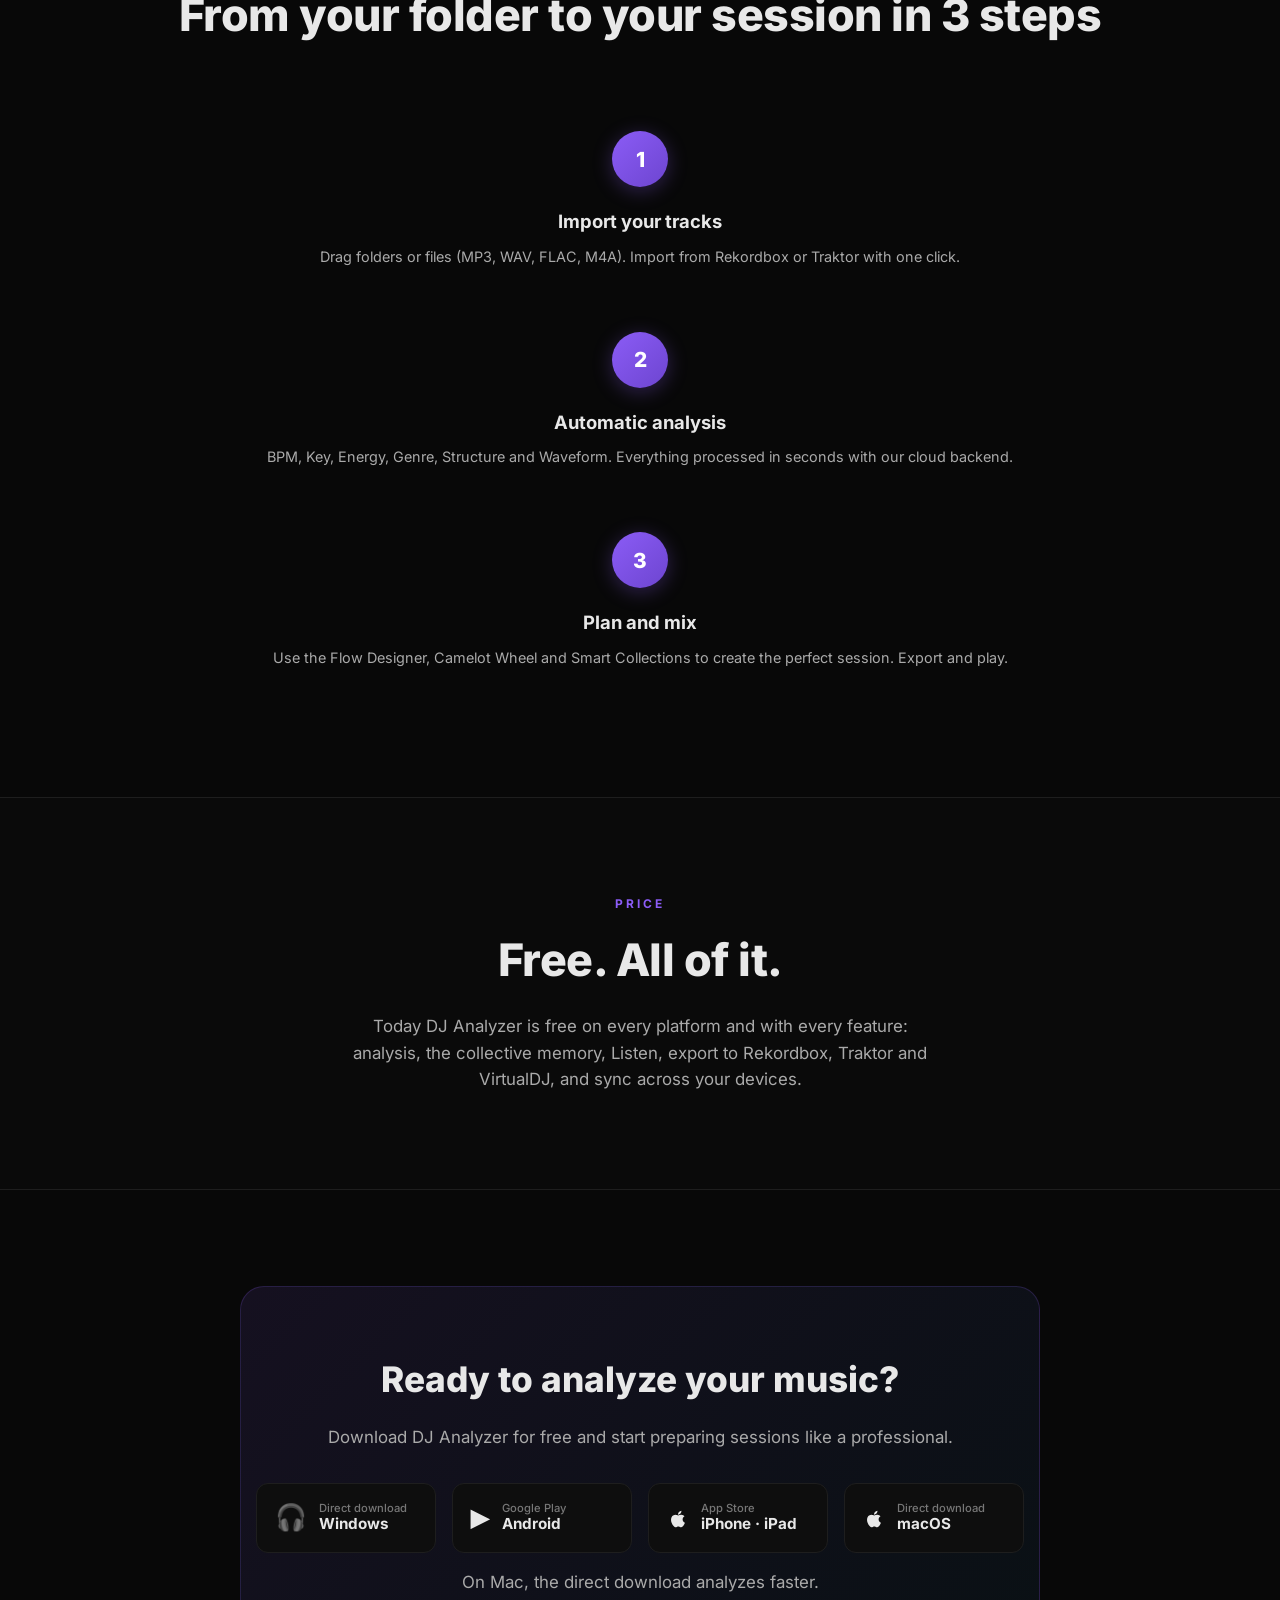
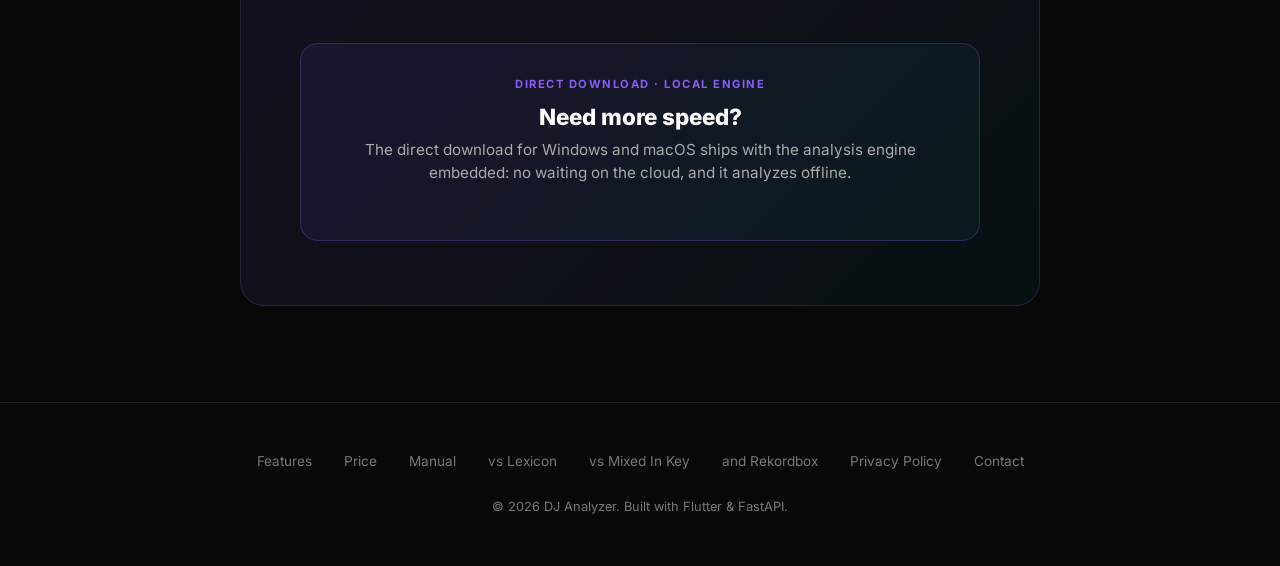
==== commit f05b436c: "chore: bump 2.11.0 en hero, JSON-LD, manual y /en/ Co-Authored-By: Claude Opus 5.5 <noreply@anthropi" ====
--- a/en/index.html
+++ b/en/index.html
@@ -36,7 +36,7 @@
   "name": "DJ Analyzer",
   "operatingSystem": "Windows, Android, iOS, macOS",
   "applicationCategory": "MultimediaApplication",
-  "softwareVersion": "2.10.3",
+  "softwareVersion": "2.11.0",
   "offers": {
     "@type": "Offer",
     "price": "0",
@@ -235,7 +235,7 @@
 <!-- HERO -->
 <section class="hero" id="home">
   <div class="container">
-    <div class="hero-badge"><span class="dot"></span> v2.10.3 · Windows · Android · iOS · macOS</div>
+    <div class="hero-badge"><span class="dot"></span> v2.11.0 · Windows · Android · iOS · macOS</div>
 
     <h1 data-lang="en">Analyze. Mix.<br><span class="gradient">Own your session.</span></h1>
 
